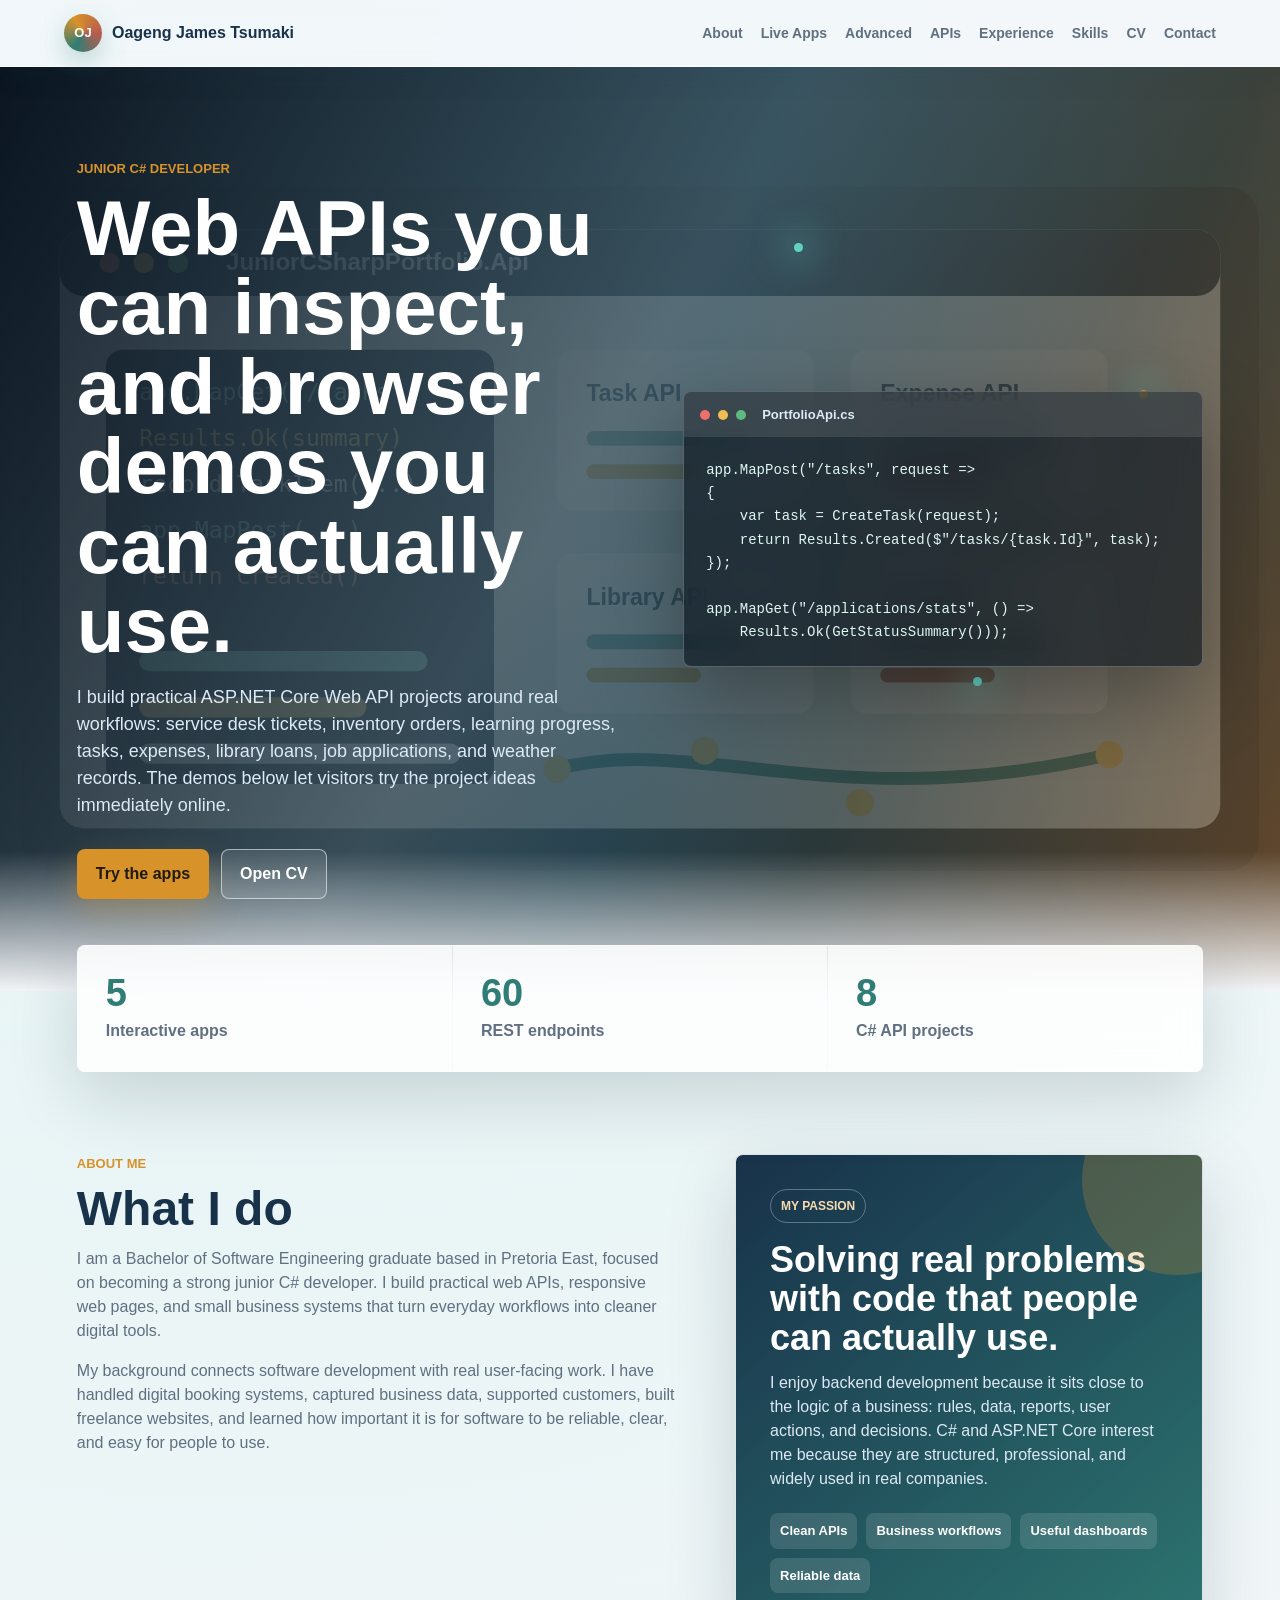
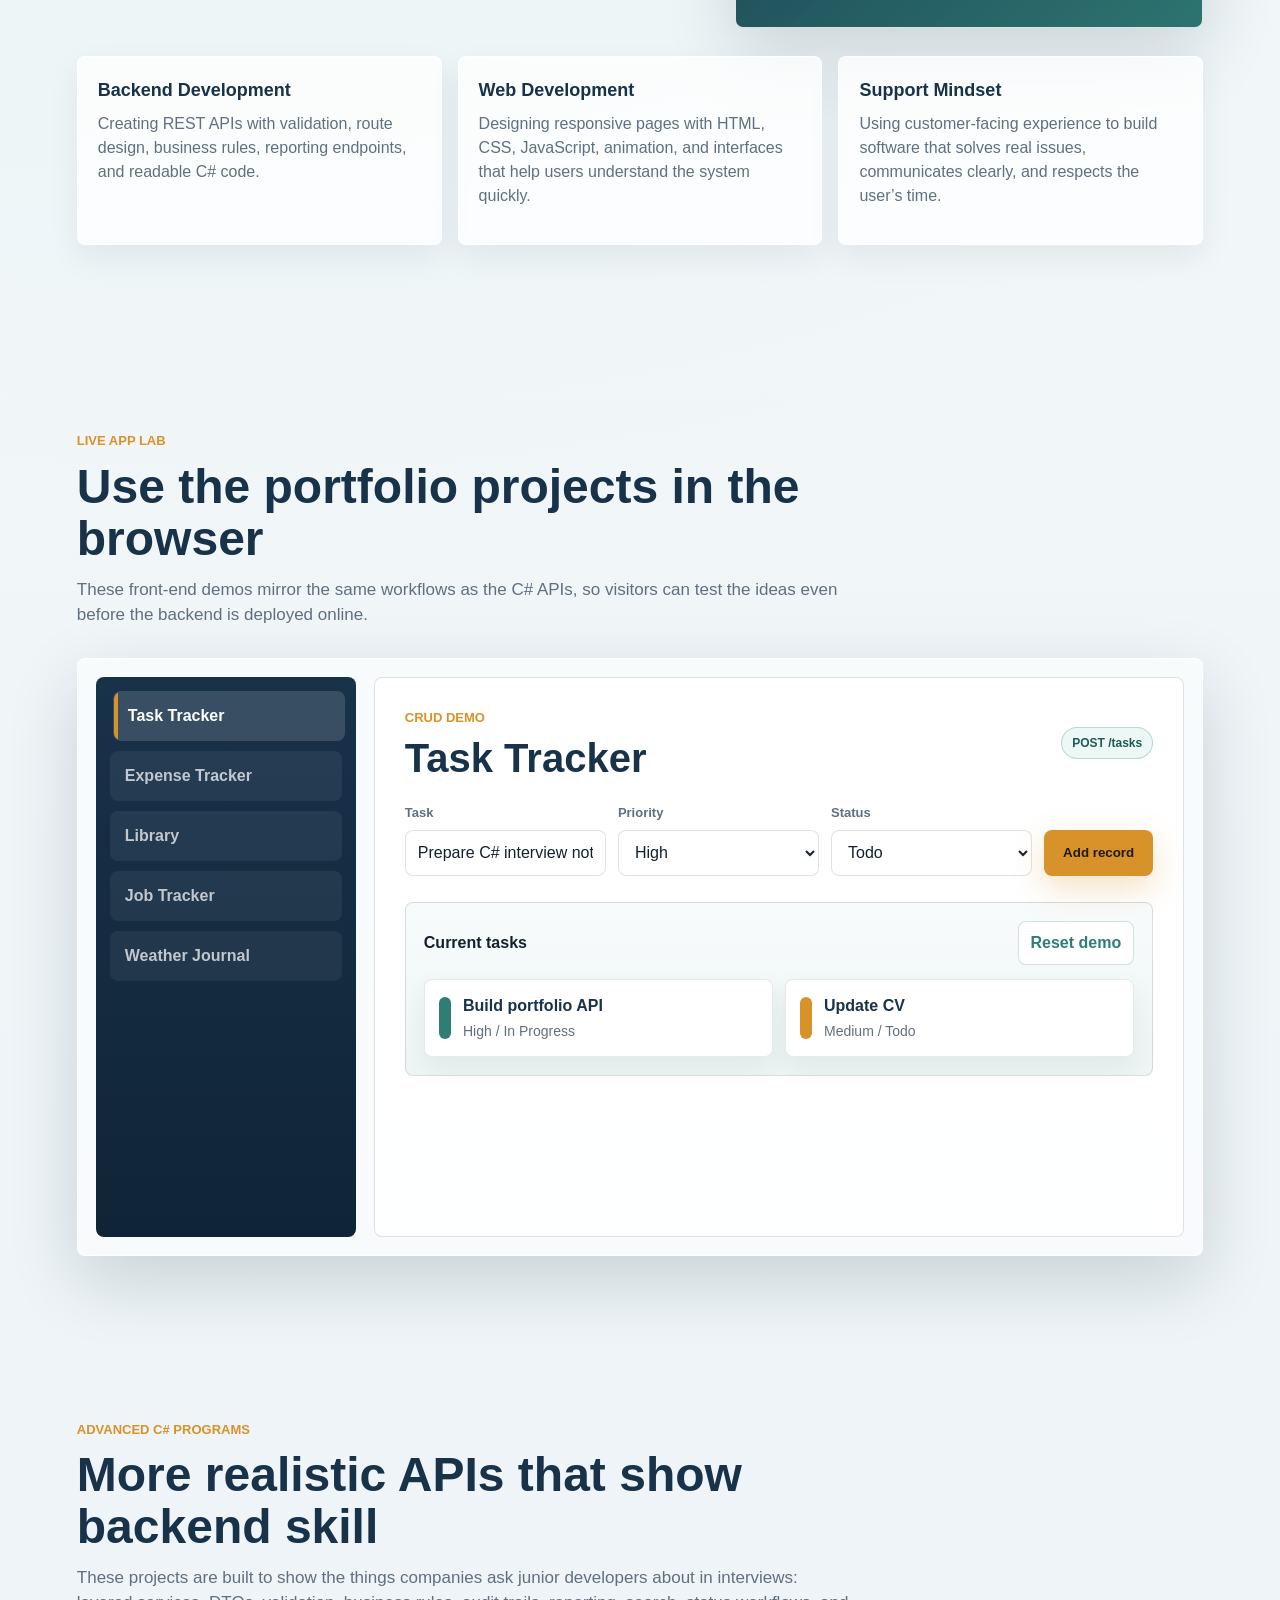
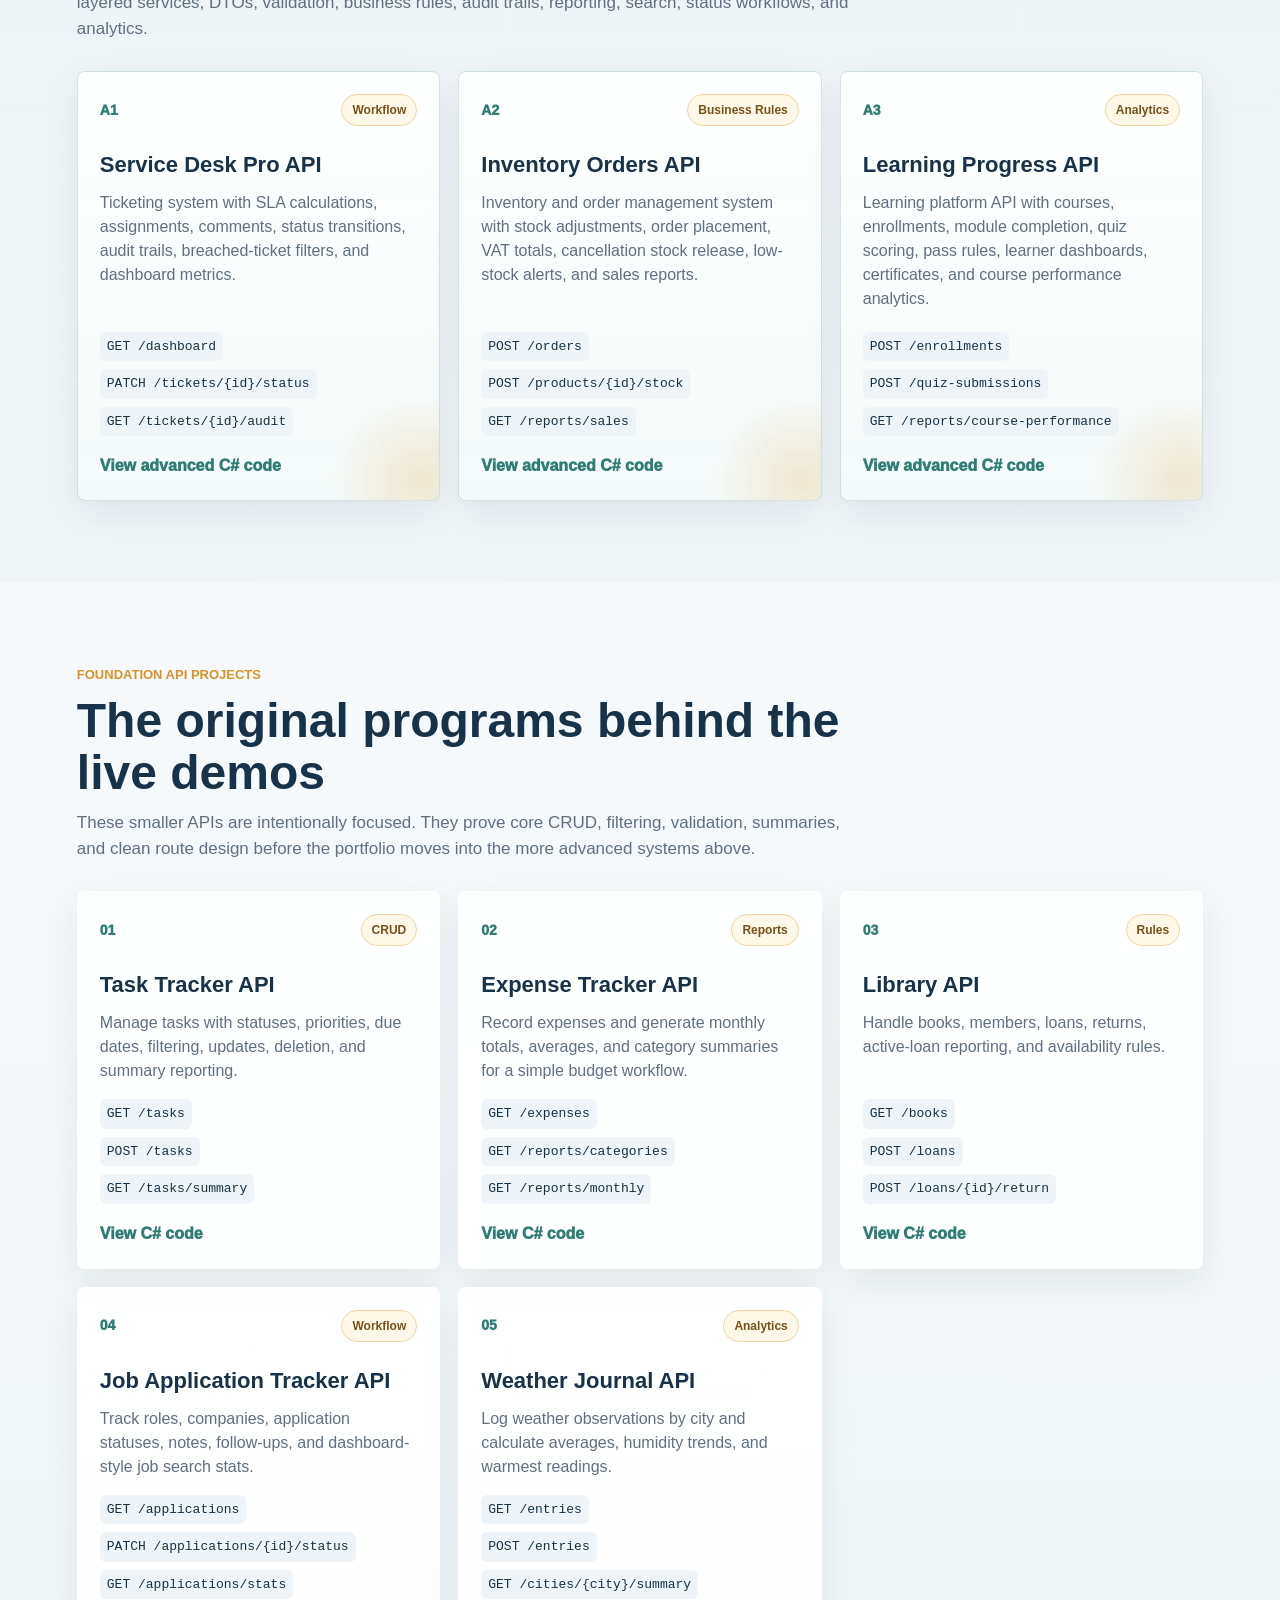
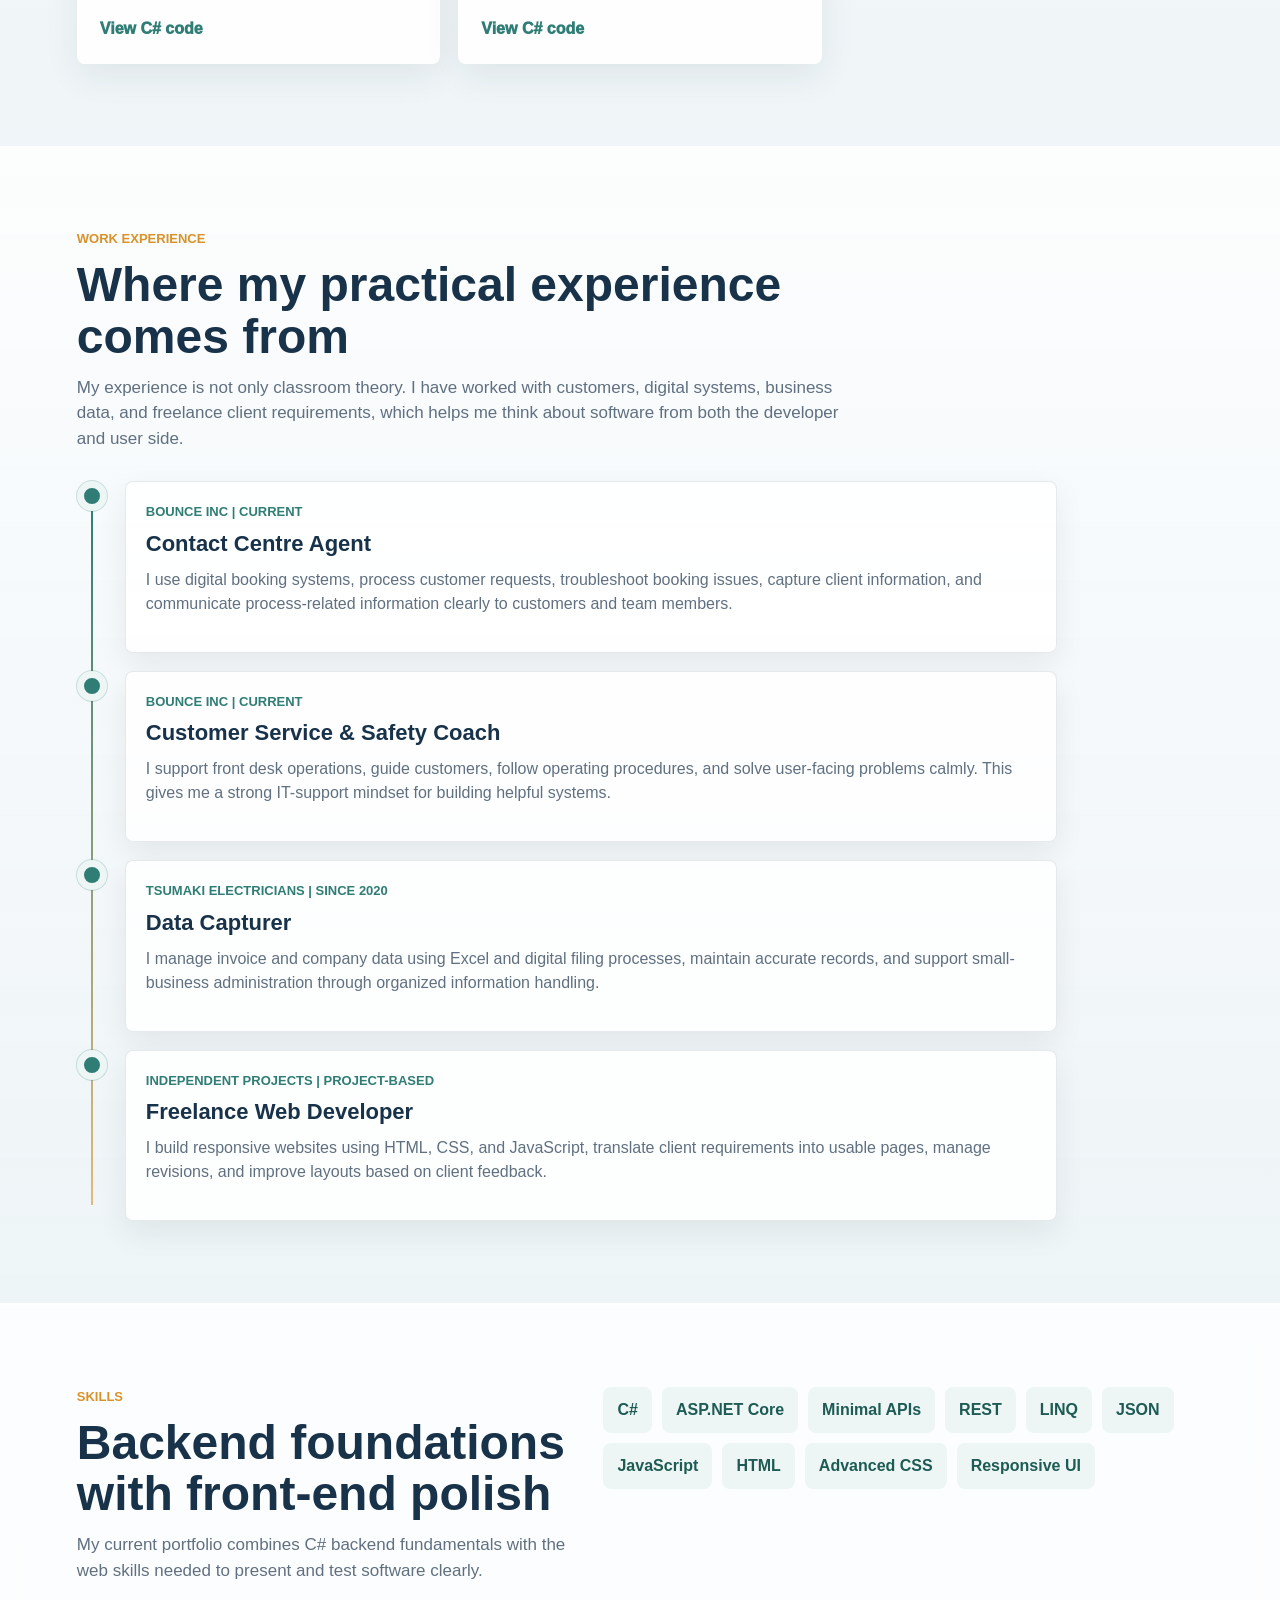
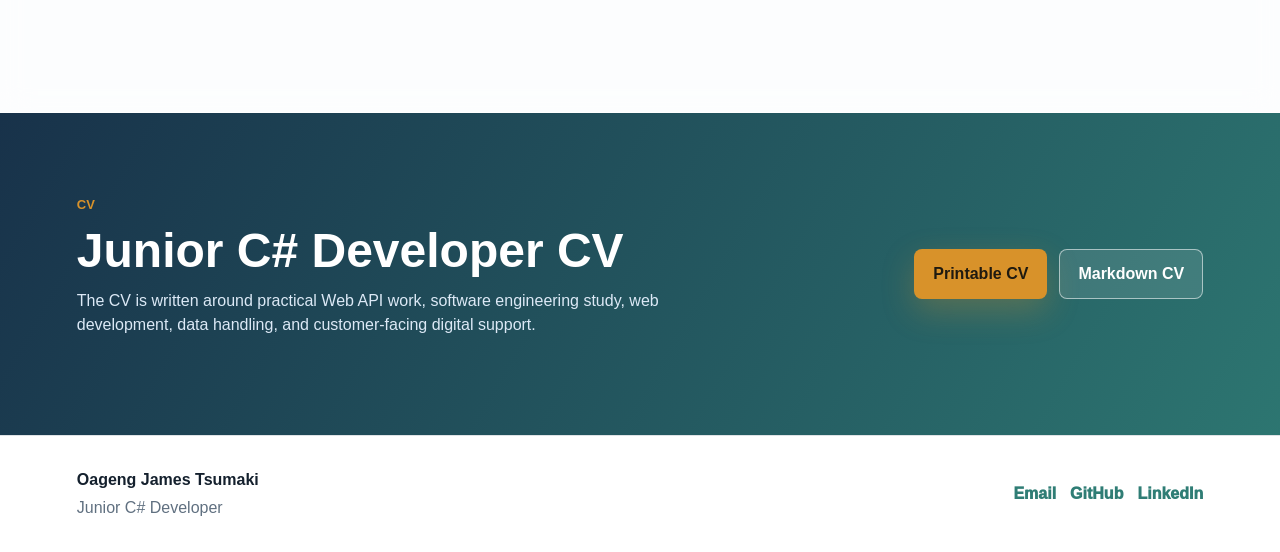
==== portfolio-site/index.html @ bdba0fab "Add junior C# developer portfolio" ====
<!doctype html>
<html lang="en">
<head>
  <meta charset="utf-8">
  <meta name="viewport" content="width=device-width, initial-scale=1">
  <meta name="description" content="Oageng James Tsumaki junior C# developer portfolio with live web demos and ASP.NET Core Web API projects.">
  <title>Oageng James Tsumaki | Junior C# Developer</title>
  <link rel="stylesheet" href="styles.css">
  <script src="app.js?v=2" defer></script>
</head>
<body>
  <header class="site-header">
    <a class="brand" href="#top" aria-label="Back to top">
      <span class="brand-mark">OJ</span>
      <span>Oageng James Tsumaki</span>
    </a>
    <nav aria-label="Main navigation">
      <a href="#about">About</a>
      <a href="#lab">Live Apps</a>
      <a href="#advanced">Advanced</a>
      <a href="#projects">APIs</a>
      <a href="#experience">Experience</a>
      <a href="#skills">Skills</a>
      <a href="#cv">CV</a>
      <a href="#contact">Contact</a>
    </nav>
  </header>

  <main id="top">
    <section class="hero" aria-label="Portfolio introduction">
      <div class="hero-orbit" aria-hidden="true">
        <span></span>
        <span></span>
        <span></span>
      </div>
      <div class="hero-content reveal">
        <p class="eyebrow">Junior C# Developer</p>
        <h1>Web APIs you can inspect, and browser demos you can actually use.</h1>
        <p class="intro">I build practical ASP.NET Core Web API projects around real workflows: service desk tickets, inventory orders, learning progress, tasks, expenses, library loans, job applications, and weather records. The demos below let visitors try the project ideas immediately online.</p>
        <div class="hero-actions">
          <a class="button primary magnetic" href="#lab">Try the apps</a>
          <a class="button secondary magnetic" href="../docs/Junior_CSharp_Developer_CV.html">Open CV</a>
        </div>
      </div>
      <div class="hero-console reveal" aria-label="API preview">
        <div class="console-top">
          <span></span>
          <span></span>
          <span></span>
          <strong>PortfolioApi.cs</strong>
        </div>
        <pre><code>app.MapPost("/tasks", request =&gt;
{
    var task = CreateTask(request);
    return Results.Created($"/tasks/{task.Id}", task);
});

app.MapGet("/applications/stats", () =&gt;
    Results.Ok(GetStatusSummary()));</code></pre>
      </div>
    </section>

    <section class="metrics" aria-label="Portfolio highlights">
      <article class="reveal">
        <strong data-count="5">0</strong>
        <span>Interactive apps</span>
      </article>
      <article class="reveal">
        <strong data-count="60">0</strong>
        <span>REST endpoints</span>
      </article>
      <article class="reveal">
        <strong data-count="8">0</strong>
        <span>C# API projects</span>
      </article>
    </section>

    <section id="about" class="section about-section">
      <div class="about-layout">
        <div class="about-copy reveal">
          <p class="eyebrow">About Me</p>
          <h2>What I do</h2>
          <p>I am a Bachelor of Software Engineering graduate based in Pretoria East, focused on becoming a strong junior C# developer. I build practical web APIs, responsive web pages, and small business systems that turn everyday workflows into cleaner digital tools.</p>
          <p>My background connects software development with real user-facing work. I have handled digital booking systems, captured business data, supported customers, built freelance websites, and learned how important it is for software to be reliable, clear, and easy for people to use.</p>
        </div>

        <div class="passion-card reveal">
          <span class="card-kicker">My passion</span>
          <h3>Solving real problems with code that people can actually use.</h3>
          <p>I enjoy backend development because it sits close to the logic of a business: rules, data, reports, user actions, and decisions. C# and ASP.NET Core interest me because they are structured, professional, and widely used in real companies.</p>
          <div class="passion-list">
            <span>Clean APIs</span>
            <span>Business workflows</span>
            <span>Useful dashboards</span>
            <span>Reliable data</span>
          </div>
        </div>
      </div>

      <div class="focus-grid reveal" aria-label="Developer focus areas">
        <article>
          <strong>Backend Development</strong>
          <p>Creating REST APIs with validation, route design, business rules, reporting endpoints, and readable C# code.</p>
        </article>
        <article>
          <strong>Web Development</strong>
          <p>Designing responsive pages with HTML, CSS, JavaScript, animation, and interfaces that help users understand the system quickly.</p>
        </article>
        <article>
          <strong>Support Mindset</strong>
          <p>Using customer-facing experience to build software that solves real issues, communicates clearly, and respects the user’s time.</p>
        </article>
      </div>
    </section>

    <section id="lab" class="section lab-section">
      <div class="section-heading reveal">
        <p class="eyebrow">Live App Lab</p>
        <h2>Use the portfolio projects in the browser</h2>
        <p>These front-end demos mirror the same workflows as the C# APIs, so visitors can test the ideas even before the backend is deployed online.</p>
      </div>

      <div class="app-shell reveal">
        <aside class="app-tabs" aria-label="Choose live demo">
          <button class="tab-button active" type="button" data-demo="tasks">Task Tracker</button>
          <button class="tab-button" type="button" data-demo="expenses">Expense Tracker</button>
          <button class="tab-button" type="button" data-demo="library">Library</button>
          <button class="tab-button" type="button" data-demo="jobs">Job Tracker</button>
          <button class="tab-button" type="button" data-demo="weather">Weather Journal</button>
        </aside>

        <section class="demo-panel" aria-live="polite">
          <div class="demo-heading">
            <div>
              <p class="eyebrow" id="demoEyebrow">CRUD Demo</p>
              <h3 id="demoTitle">Task Tracker</h3>
            </div>
            <span class="endpoint-pill" id="demoEndpoint">POST /tasks</span>
          </div>

          <form class="demo-form" id="demoForm"></form>

          <div class="demo-results">
            <div class="result-toolbar">
              <strong id="resultTitle">Current tasks</strong>
              <button class="ghost-button" type="button" id="resetDemo">Reset demo</button>
            </div>
            <div class="result-grid" id="demoResults"></div>
          </div>
        </section>
      </div>
    </section>

    <section id="advanced" class="section">
      <div class="section-heading reveal">
        <p class="eyebrow">Advanced C# Programs</p>
        <h2>More realistic APIs that show backend skill</h2>
        <p>These projects are built to show the things companies ask junior developers about in interviews: layered services, DTOs, validation, business rules, audit trails, reporting, search, status workflows, and analytics.</p>
      </div>

      <div class="project-grid advanced-grid">
        <article class="project-card feature-card reveal">
          <div class="project-top">
            <span class="project-number">A1</span>
            <span class="status">Workflow</span>
          </div>
          <h3>Service Desk Pro API</h3>
          <p>Ticketing system with SLA calculations, assignments, comments, status transitions, audit trails, breached-ticket filters, and dashboard metrics.</p>
          <ul>
            <li><code>GET /dashboard</code></li>
            <li><code>PATCH /tickets/{id}/status</code></li>
            <li><code>GET /tickets/{id}/audit</code></li>
          </ul>
          <a href="../src/ServiceDeskProApi/Program.cs">View advanced C# code</a>
        </article>

        <article class="project-card feature-card reveal">
          <div class="project-top">
            <span class="project-number">A2</span>
            <span class="status">Business Rules</span>
          </div>
          <h3>Inventory Orders API</h3>
          <p>Inventory and order management system with stock adjustments, order placement, VAT totals, cancellation stock release, low-stock alerts, and sales reports.</p>
          <ul>
            <li><code>POST /orders</code></li>
            <li><code>POST /products/{id}/stock</code></li>
            <li><code>GET /reports/sales</code></li>
          </ul>
          <a href="../src/InventoryOrdersApi/Program.cs">View advanced C# code</a>
        </article>

        <article class="project-card feature-card reveal">
          <div class="project-top">
            <span class="project-number">A3</span>
            <span class="status">Analytics</span>
          </div>
          <h3>Learning Progress API</h3>
          <p>Learning platform API with courses, enrollments, module completion, quiz scoring, pass rules, learner dashboards, certificates, and course performance analytics.</p>
          <ul>
            <li><code>POST /enrollments</code></li>
            <li><code>POST /quiz-submissions</code></li>
            <li><code>GET /reports/course-performance</code></li>
          </ul>
          <a href="../src/LearningProgressApi/Program.cs">View advanced C# code</a>
        </article>
      </div>
    </section>

    <section id="projects" class="section foundation-section">
      <div class="section-heading reveal">
        <p class="eyebrow">Foundation API Projects</p>
        <h2>The original programs behind the live demos</h2>
        <p>These smaller APIs are intentionally focused. They prove core CRUD, filtering, validation, summaries, and clean route design before the portfolio moves into the more advanced systems above.</p>
      </div>

      <div class="project-grid">
        <article class="project-card reveal">
          <div class="project-top">
            <span class="project-number">01</span>
            <span class="status">CRUD</span>
          </div>
          <h3>Task Tracker API</h3>
          <p>Manage tasks with statuses, priorities, due dates, filtering, updates, deletion, and summary reporting.</p>
          <ul>
            <li><code>GET /tasks</code></li>
            <li><code>POST /tasks</code></li>
            <li><code>GET /tasks/summary</code></li>
          </ul>
          <a href="../src/TaskTrackerApi/Program.cs">View C# code</a>
        </article>

        <article class="project-card reveal">
          <div class="project-top">
            <span class="project-number">02</span>
            <span class="status">Reports</span>
          </div>
          <h3>Expense Tracker API</h3>
          <p>Record expenses and generate monthly totals, averages, and category summaries for a simple budget workflow.</p>
          <ul>
            <li><code>GET /expenses</code></li>
            <li><code>GET /reports/categories</code></li>
            <li><code>GET /reports/monthly</code></li>
          </ul>
          <a href="../src/ExpenseTrackerApi/Program.cs">View C# code</a>
        </article>

        <article class="project-card reveal">
          <div class="project-top">
            <span class="project-number">03</span>
            <span class="status">Rules</span>
          </div>
          <h3>Library API</h3>
          <p>Handle books, members, loans, returns, active-loan reporting, and availability rules.</p>
          <ul>
            <li><code>GET /books</code></li>
            <li><code>POST /loans</code></li>
            <li><code>POST /loans/{id}/return</code></li>
          </ul>
          <a href="../src/LibraryApi/Program.cs">View C# code</a>
        </article>

        <article class="project-card reveal">
          <div class="project-top">
            <span class="project-number">04</span>
            <span class="status">Workflow</span>
          </div>
          <h3>Job Application Tracker API</h3>
          <p>Track roles, companies, application statuses, notes, follow-ups, and dashboard-style job search stats.</p>
          <ul>
            <li><code>GET /applications</code></li>
            <li><code>PATCH /applications/{id}/status</code></li>
            <li><code>GET /applications/stats</code></li>
          </ul>
          <a href="../src/JobApplicationTrackerApi/Program.cs">View C# code</a>
        </article>

        <article class="project-card reveal">
          <div class="project-top">
            <span class="project-number">05</span>
            <span class="status">Analytics</span>
          </div>
          <h3>Weather Journal API</h3>
          <p>Log weather observations by city and calculate averages, humidity trends, and warmest readings.</p>
          <ul>
            <li><code>GET /entries</code></li>
            <li><code>POST /entries</code></li>
            <li><code>GET /cities/{city}/summary</code></li>
          </ul>
          <a href="../src/WeatherJournalApi/Program.cs">View C# code</a>
        </article>
      </div>
    </section>

    <section id="experience" class="section experience-section">
      <div class="section-heading reveal">
        <p class="eyebrow">Work Experience</p>
        <h2>Where my practical experience comes from</h2>
        <p>My experience is not only classroom theory. I have worked with customers, digital systems, business data, and freelance client requirements, which helps me think about software from both the developer and user side.</p>
      </div>

      <div class="timeline">
        <article class="timeline-item reveal">
          <span class="timeline-dot"></span>
          <div>
            <p class="timeline-meta">Bounce Inc | Current</p>
            <h3>Contact Centre Agent</h3>
            <p>I use digital booking systems, process customer requests, troubleshoot booking issues, capture client information, and communicate process-related information clearly to customers and team members.</p>
          </div>
        </article>

        <article class="timeline-item reveal">
          <span class="timeline-dot"></span>
          <div>
            <p class="timeline-meta">Bounce Inc | Current</p>
            <h3>Customer Service & Safety Coach</h3>
            <p>I support front desk operations, guide customers, follow operating procedures, and solve user-facing problems calmly. This gives me a strong IT-support mindset for building helpful systems.</p>
          </div>
        </article>

        <article class="timeline-item reveal">
          <span class="timeline-dot"></span>
          <div>
            <p class="timeline-meta">Tsumaki Electricians | Since 2020</p>
            <h3>Data Capturer</h3>
            <p>I manage invoice and company data using Excel and digital filing processes, maintain accurate records, and support small-business administration through organized information handling.</p>
          </div>
        </article>

        <article class="timeline-item reveal">
          <span class="timeline-dot"></span>
          <div>
            <p class="timeline-meta">Independent Projects | Project-Based</p>
            <h3>Freelance Web Developer</h3>
            <p>I build responsive websites using HTML, CSS, and JavaScript, translate client requirements into usable pages, manage revisions, and improve layouts based on client feedback.</p>
          </div>
        </article>
      </div>
    </section>

    <section id="skills" class="section split">
      <div class="section-heading reveal">
        <p class="eyebrow">Skills</p>
        <h2>Backend foundations with front-end polish</h2>
        <p>My current portfolio combines C# backend fundamentals with the web skills needed to present and test software clearly.</p>
      </div>
      <div class="skill-list reveal" aria-label="Technical skills">
        <span>C#</span>
        <span>ASP.NET Core</span>
        <span>Minimal APIs</span>
        <span>REST</span>
        <span>LINQ</span>
        <span>JSON</span>
        <span>JavaScript</span>
        <span>HTML</span>
        <span>Advanced CSS</span>
        <span>Responsive UI</span>
      </div>
    </section>

    <section id="cv" class="section cv-panel reveal">
      <div>
        <p class="eyebrow">CV</p>
        <h2>Junior C# Developer CV</h2>
        <p>The CV is written around practical Web API work, software engineering study, web development, data handling, and customer-facing digital support.</p>
      </div>
      <div class="cv-actions">
        <a class="button primary magnetic" href="../docs/Junior_CSharp_Developer_CV.html">Printable CV</a>
        <a class="button secondary magnetic" href="../docs/Junior_CSharp_Developer_CV.md">Markdown CV</a>
      </div>
    </section>
  </main>

  <footer id="contact">
    <div>
      <strong>Oageng James Tsumaki</strong>
      <p>Junior C# Developer</p>
    </div>
    <div class="footer-links">
      <a href="mailto:oagengtsumakijr@gmail.com">Email</a>
      <a href="https://github.com/your-username">GitHub</a>
      <a href="https://linkedin.com/in/your-profile">LinkedIn</a>
    </div>
  </footer>
</body>
</html>
---- portfolio-site/styles.css ----
:root {
  --ink: #14202d;
  --muted: #607080;
  --paper: #f6f8fb;
  --panel: rgba(255, 255, 255, 0.90);
  --line: rgba(24, 50, 74, 0.14);
  --navy: #18324a;
  --navy-2: #0e1d2d;
  --teal: #2f7d75;
  --teal-bright: #61d2c2;
  --amber: #d8922a;
  --rose: #b85c4f;
  --white: #ffffff;
  --shadow: 0 24px 70px rgba(15, 30, 45, 0.16);
  --radius: 8px;
}

* {
  box-sizing: border-box;
}

html {
  scroll-behavior: smooth;
}

body {
  margin: 0;
  color: var(--ink);
  background:
    radial-gradient(circle at 20% 0%, rgba(97, 210, 194, 0.16), transparent 30%),
    linear-gradient(180deg, #f8fafc 0%, #eef4f7 42%, #f6f8fb 100%);
  font-family: "Segoe UI", Arial, sans-serif;
  line-height: 1.5;
}

a {
  color: inherit;
}

.site-header {
  position: sticky;
  top: 0;
  z-index: 20;
  display: flex;
  align-items: center;
  justify-content: space-between;
  gap: 24px;
  padding: 14px clamp(18px, 5vw, 72px);
  background: rgba(246, 248, 251, 0.76);
  border-bottom: 1px solid rgba(255, 255, 255, 0.74);
  box-shadow: 0 8px 30px rgba(24, 50, 74, 0.07);
  backdrop-filter: blur(18px);
}

.brand {
  display: inline-flex;
  align-items: center;
  gap: 10px;
  color: var(--navy);
  font-weight: 900;
  text-decoration: none;
}

.brand-mark {
  display: inline-grid;
  width: 38px;
  height: 38px;
  place-items: center;
  border-radius: 50%;
  background: conic-gradient(from 210deg, var(--teal), var(--amber), var(--rose), var(--teal));
  color: #fff;
  font-size: 13px;
  letter-spacing: 0;
  box-shadow: 0 10px 26px rgba(47, 125, 117, 0.28);
}

nav {
  display: flex;
  flex-wrap: wrap;
  gap: 8px 18px;
  justify-content: flex-end;
}

nav a {
  position: relative;
  color: var(--muted);
  font-size: 14px;
  font-weight: 800;
  text-decoration: none;
}

nav a::after {
  position: absolute;
  right: 0;
  bottom: -6px;
  left: 0;
  height: 2px;
  background: var(--teal);
  content: "";
  transform: scaleX(0);
  transform-origin: right;
  transition: transform 180ms ease;
}

nav a:hover {
  color: var(--navy);
}

nav a:hover::after {
  transform: scaleX(1);
  transform-origin: left;
}

.hero {
  position: relative;
  min-height: 84vh;
  display: grid;
  grid-template-columns: minmax(0, 1fr) minmax(320px, 520px);
  gap: clamp(28px, 5vw, 64px);
  align-items: center;
  overflow: hidden;
  padding: 92px clamp(22px, 6vw, 84px);
  color: #ffffff;
  background:
    linear-gradient(105deg, rgba(10, 20, 31, 0.94), rgba(18, 50, 64, 0.82) 52%, rgba(106, 72, 38, 0.70)),
    url("assets/api-dashboard.svg") center / cover no-repeat;
}

.hero::before {
  position: absolute;
  inset: 0;
  pointer-events: none;
  background:
    linear-gradient(120deg, transparent 0%, rgba(255, 255, 255, 0.16) 45%, transparent 70%);
  content: "";
  animation: sheen 9s ease-in-out infinite;
}

.hero::after {
  position: absolute;
  inset: auto 0 0;
  height: 140px;
  background: linear-gradient(180deg, transparent, rgba(246, 248, 251, 0.98));
  content: "";
}

.hero-content,
.hero-console {
  position: relative;
  z-index: 2;
}

.hero-content {
  max-width: 820px;
}

.hero-orbit {
  position: absolute;
  inset: 0;
  z-index: 1;
  pointer-events: none;
}

.hero-orbit span {
  position: absolute;
  display: block;
  width: 9px;
  height: 9px;
  border-radius: 50%;
  background: var(--teal-bright);
  box-shadow: 0 0 34px 10px rgba(97, 210, 194, 0.34);
  animation: floatParticle 8s ease-in-out infinite;
}

.hero-orbit span:nth-child(1) {
  top: 19%;
  left: 62%;
}

.hero-orbit span:nth-child(2) {
  top: 66%;
  left: 76%;
  animation-delay: -2.5s;
}

.hero-orbit span:nth-child(3) {
  top: 35%;
  left: 89%;
  background: var(--amber);
  animation-delay: -5s;
}

.hero-console {
  border: 1px solid rgba(255, 255, 255, 0.25);
  border-radius: var(--radius);
  overflow: hidden;
  background: rgba(6, 15, 25, 0.62);
  box-shadow: 0 28px 80px rgba(0, 0, 0, 0.32);
  backdrop-filter: blur(16px);
  transform: perspective(1000px) rotateY(-5deg) rotateX(3deg);
  animation: consoleDrift 6s ease-in-out infinite;
}

.console-top {
  display: flex;
  align-items: center;
  gap: 8px;
  padding: 13px 16px;
  background: rgba(255, 255, 255, 0.10);
}

.console-top span {
  width: 10px;
  height: 10px;
  border-radius: 50%;
}

.console-top span:nth-child(1) {
  background: #ef6f6c;
}

.console-top span:nth-child(2) {
  background: #f0bd51;
}

.console-top span:nth-child(3) {
  background: #5dbb82;
}

.console-top strong {
  margin-left: 8px;
  color: #dce9f6;
  font-size: 13px;
}

.hero-console pre {
  margin: 0;
  padding: 22px;
  overflow-x: auto;
}

.hero-console code {
  padding: 0;
  background: transparent;
  color: #dff7f3;
  font-size: 14px;
  line-height: 1.65;
}

.eyebrow {
  margin: 0 0 10px;
  color: var(--amber);
  font-size: 13px;
  font-weight: 900;
  letter-spacing: 0;
  text-transform: uppercase;
}

h1,
h2,
h3,
p {
  margin-top: 0;
}

h1 {
  margin-bottom: 18px;
  max-width: 940px;
  font-size: clamp(40px, 7vw, 78px);
  line-height: 1.02;
  letter-spacing: 0;
}

.intro {
  max-width: 690px;
  margin-bottom: 30px;
  color: #dce9f6;
  font-size: 18px;
}

.hero-actions,
.cv-actions {
  display: flex;
  flex-wrap: wrap;
  gap: 12px;
}

.button {
  position: relative;
  display: inline-flex;
  align-items: center;
  justify-content: center;
  min-height: 46px;
  padding: 12px 18px;
  overflow: hidden;
  border-radius: var(--radius);
  border: 1px solid transparent;
  font-weight: 900;
  text-decoration: none;
  transition: transform 180ms ease, box-shadow 180ms ease, border-color 180ms ease;
}

.button::before {
  position: absolute;
  inset: 0;
  background: linear-gradient(120deg, transparent, rgba(255, 255, 255, 0.34), transparent);
  content: "";
  transform: translateX(-110%);
  transition: transform 420ms ease;
}

.button:hover::before {
  transform: translateX(110%);
}

.button.primary {
  background: var(--amber);
  color: #1f1a10;
  box-shadow: 0 12px 32px rgba(216, 146, 42, 0.28);
}

.button.secondary {
  background: rgba(255, 255, 255, 0.11);
  border-color: rgba(255, 255, 255, 0.55);
  color: #ffffff;
}

.button:hover {
  box-shadow: 0 18px 42px rgba(15, 30, 45, 0.20);
}

.metrics {
  position: relative;
  z-index: 4;
  display: grid;
  grid-template-columns: repeat(3, minmax(0, 1fr));
  gap: 1px;
  margin: -46px clamp(22px, 6vw, 84px) 0;
  overflow: hidden;
  border: 1px solid rgba(255, 255, 255, 0.82);
  border-radius: var(--radius);
  background: rgba(255, 255, 255, 0.50);
  box-shadow: var(--shadow);
  backdrop-filter: blur(16px);
}

.metrics article {
  padding: 28px;
  background: rgba(255, 255, 255, 0.70);
}

.metrics strong {
  display: block;
  color: var(--teal);
  font-size: 38px;
  line-height: 1;
}

.metrics span {
  display: block;
  margin-top: 7px;
  color: var(--muted);
  font-weight: 800;
}

.section {
  padding: 82px clamp(22px, 6vw, 84px);
}

.section-heading {
  max-width: 780px;
  margin-bottom: 30px;
}

.section-heading p:not(.eyebrow) {
  color: var(--muted);
  font-size: 17px;
}

h2 {
  margin-bottom: 12px;
  color: var(--navy);
  font-size: clamp(30px, 4vw, 48px);
  line-height: 1.08;
  letter-spacing: 0;
}

.about-section {
  position: relative;
  overflow: hidden;
}

.about-section::before {
  position: absolute;
  top: 12%;
  right: clamp(18px, 8vw, 120px);
  width: 220px;
  height: 220px;
  border: 1px solid rgba(47, 125, 117, 0.18);
  border-radius: 50%;
  content: "";
  animation: consoleDrift 9s ease-in-out infinite;
}

.about-layout {
  position: relative;
  display: grid;
  grid-template-columns: minmax(0, 1fr) minmax(320px, 0.78fr);
  gap: clamp(24px, 5vw, 58px);
  align-items: stretch;
}

.about-copy {
  max-width: 820px;
}

.about-copy p:not(.eyebrow),
.passion-card p,
.focus-grid p,
.timeline-item p {
  color: var(--muted);
  font-size: 16px;
}

.passion-card {
  position: relative;
  overflow: hidden;
  padding: clamp(22px, 4vw, 34px);
  border: 1px solid rgba(255, 255, 255, 0.84);
  border-radius: var(--radius);
  background:
    linear-gradient(140deg, rgba(24, 50, 74, 0.96), rgba(47, 125, 117, 0.88)),
    var(--navy);
  color: #ffffff;
  box-shadow: var(--shadow);
}

.passion-card::after {
  position: absolute;
  top: -70px;
  right: -70px;
  width: 190px;
  height: 190px;
  border-radius: 50%;
  background: rgba(216, 146, 42, 0.24);
  content: "";
}

.card-kicker {
  display: inline-flex;
  margin-bottom: 18px;
  padding: 7px 10px;
  border: 1px solid rgba(255, 255, 255, 0.30);
  border-radius: 999px;
  color: #f7dcae;
  font-size: 12px;
  font-weight: 900;
  text-transform: uppercase;
}

.passion-card h3 {
  position: relative;
  max-width: 560px;
  margin-bottom: 14px;
  font-size: clamp(25px, 3vw, 36px);
  line-height: 1.08;
}

.passion-card p {
  position: relative;
  color: #dce9f6;
}

.passion-list {
  position: relative;
  display: flex;
  flex-wrap: wrap;
  gap: 9px;
  margin-top: 22px;
}

.passion-list span {
  padding: 8px 10px;
  border-radius: var(--radius);
  background: rgba(255, 255, 255, 0.12);
  color: #ffffff;
  font-size: 13px;
  font-weight: 900;
}

.focus-grid {
  display: grid;
  grid-template-columns: repeat(3, minmax(0, 1fr));
  gap: 16px;
  margin-top: 28px;
}

.focus-grid article {
  padding: 20px;
  border: 1px solid rgba(255, 255, 255, 0.82);
  border-radius: var(--radius);
  background: rgba(255, 255, 255, 0.78);
  box-shadow: 0 12px 32px rgba(23, 33, 47, 0.07);
  transition: transform 180ms ease, box-shadow 180ms ease;
}

.focus-grid article:hover {
  box-shadow: 0 18px 42px rgba(23, 33, 47, 0.12);
  transform: translateY(-5px);
}

.focus-grid strong {
  display: block;
  margin-bottom: 8px;
  color: var(--navy);
  font-size: 18px;
}

.experience-section {
  background:
    linear-gradient(180deg, rgba(255, 255, 255, 0.74), rgba(236, 244, 246, 0.82));
  border-top: 1px solid rgba(255, 255, 255, 0.90);
  border-bottom: 1px solid rgba(255, 255, 255, 0.90);
}

.timeline {
  position: relative;
  display: grid;
  gap: 18px;
  max-width: 980px;
}

.timeline::before {
  position: absolute;
  top: 16px;
  bottom: 16px;
  left: 14px;
  width: 2px;
  background: linear-gradient(180deg, var(--teal), rgba(216, 146, 42, 0.60));
  content: "";
}

.timeline-item {
  position: relative;
  display: grid;
  grid-template-columns: 30px minmax(0, 1fr);
  gap: 18px;
}

.timeline-dot {
  position: relative;
  z-index: 1;
  width: 30px;
  height: 30px;
  border: 7px solid #edf6f4;
  border-radius: 50%;
  background: var(--teal);
  box-shadow: 0 0 0 1px rgba(47, 125, 117, 0.22);
}

.timeline-item > div {
  padding: 20px;
  border: 1px solid rgba(24, 50, 74, 0.10);
  border-radius: var(--radius);
  background: rgba(255, 255, 255, 0.84);
  box-shadow: 0 12px 30px rgba(23, 33, 47, 0.07);
}

.timeline-meta {
  margin-bottom: 5px;
  color: var(--teal) !important;
  font-size: 13px !important;
  font-weight: 900;
  text-transform: uppercase;
}

.timeline-item h3 {
  margin-bottom: 8px;
  color: var(--navy);
  font-size: 22px;
}

.lab-section {
  padding-top: 104px;
}

.foundation-section {
  background:
    linear-gradient(180deg, rgba(255, 255, 255, 0.48), rgba(238, 245, 247, 0.70));
}

.app-shell {
  display: grid;
  grid-template-columns: 260px minmax(0, 1fr);
  gap: 18px;
  align-items: stretch;
  padding: 18px;
  border: 1px solid rgba(255, 255, 255, 0.80);
  border-radius: var(--radius);
  background: rgba(255, 255, 255, 0.56);
  box-shadow: var(--shadow);
  backdrop-filter: blur(18px);
}

.app-tabs {
  display: grid;
  gap: 10px;
  align-content: start;
  padding: 14px;
  border-radius: var(--radius);
  background: linear-gradient(180deg, var(--navy), #102437);
}

.tab-button,
.ghost-button {
  min-height: 42px;
  border: 1px solid transparent;
  border-radius: var(--radius);
  cursor: pointer;
  font: inherit;
  font-weight: 900;
}

.tab-button {
  position: relative;
  overflow: hidden;
  padding: 12px 14px;
  color: rgba(255, 255, 255, 0.72);
  background: rgba(255, 255, 255, 0.06);
  text-align: left;
  transition: color 180ms ease, background 180ms ease, transform 180ms ease;
}

.tab-button::before {
  position: absolute;
  inset: 0 auto 0 0;
  width: 4px;
  background: var(--amber);
  content: "";
  transform: scaleY(0);
  transition: transform 180ms ease;
}

.tab-button:hover,
.tab-button.active {
  color: #ffffff;
  background: rgba(255, 255, 255, 0.14);
  transform: translateX(3px);
}

.tab-button.active::before {
  transform: scaleY(1);
}

.demo-panel {
  min-height: 560px;
  padding: clamp(18px, 3vw, 30px);
  border: 1px solid var(--line);
  border-radius: var(--radius);
  background: rgba(255, 255, 255, 0.88);
}

.demo-heading,
.result-toolbar,
.project-top {
  display: flex;
  align-items: center;
  justify-content: space-between;
  gap: 16px;
}

.demo-heading {
  margin-bottom: 24px;
}

.demo-heading h3 {
  margin-bottom: 0;
  color: var(--navy);
  font-size: clamp(26px, 4vw, 40px);
  line-height: 1.05;
}

.endpoint-pill,
.status {
  display: inline-flex;
  align-items: center;
  justify-content: center;
  min-height: 30px;
  padding: 6px 10px;
  border-radius: 999px;
  font-size: 12px;
  font-weight: 900;
  white-space: nowrap;
}

.endpoint-pill {
  border: 1px solid rgba(47, 125, 117, 0.28);
  background: #edf8f6;
  color: #1d5b54;
}

.demo-form {
  display: grid;
  grid-template-columns: repeat(3, minmax(0, 1fr)) auto;
  gap: 12px;
  align-items: end;
  margin-bottom: 26px;
}

.demo-form label {
  display: grid;
  gap: 7px;
}

.demo-form span {
  color: var(--muted);
  font-size: 13px;
  font-weight: 900;
}

.demo-form input,
.demo-form select {
  width: 100%;
  min-height: 46px;
  border: 1px solid var(--line);
  border-radius: var(--radius);
  padding: 10px 12px;
  background: #ffffff;
  color: var(--ink);
  font: inherit;
  transition: border-color 180ms ease, box-shadow 180ms ease, transform 180ms ease;
}

.demo-form input:focus,
.demo-form select:focus {
  outline: 0;
  border-color: rgba(47, 125, 117, 0.76);
  box-shadow: 0 0 0 4px rgba(47, 125, 117, 0.12);
  transform: translateY(-1px);
}

.demo-results {
  padding: 18px;
  border: 1px solid var(--line);
  border-radius: var(--radius);
  background: linear-gradient(180deg, #f8fbfc, #eef5f4);
}

.result-toolbar {
  margin-bottom: 14px;
}

.ghost-button {
  padding: 9px 12px;
  background: #ffffff;
  color: var(--teal);
  border-color: rgba(47, 125, 117, 0.22);
}

.result-grid {
  display: grid;
  grid-template-columns: repeat(2, minmax(0, 1fr));
  gap: 12px;
}

.result-card {
  display: flex;
  align-items: center;
  gap: 12px;
  padding: 14px;
  border: 1px solid rgba(24, 50, 74, 0.10);
  border-radius: var(--radius);
  background: #ffffff;
  box-shadow: 0 10px 26px rgba(24, 50, 74, 0.07);
  animation: resultIn 300ms ease both;
  animation-delay: var(--delay);
}

.result-card > span {
  flex: 0 0 auto;
  width: 12px;
  height: 42px;
  border-radius: 999px;
  background: var(--teal);
}

.result-card.amber > span {
  background: var(--amber);
}

.result-card.rose > span {
  background: var(--rose);
}

.result-card strong {
  display: block;
  color: var(--navy);
}

.result-card p {
  margin: 3px 0 0;
  color: var(--muted);
  font-size: 14px;
}

.project-grid {
  display: grid;
  grid-template-columns: repeat(3, minmax(0, 1fr));
  gap: 18px;
}

.advanced-grid {
  align-items: stretch;
}

.project-card {
  position: relative;
  display: flex;
  min-height: 370px;
  flex-direction: column;
  padding: 22px;
  overflow: hidden;
  background: var(--panel);
  border: 1px solid rgba(255, 255, 255, 0.80);
  border-radius: var(--radius);
  box-shadow: 0 12px 34px rgba(23, 33, 47, 0.08);
  transition: transform 220ms ease, box-shadow 220ms ease, border-color 220ms ease;
}

.feature-card {
  min-height: 430px;
  background:
    linear-gradient(180deg, rgba(255, 255, 255, 0.94), rgba(244, 250, 249, 0.92));
  border-color: rgba(47, 125, 117, 0.20);
}

.feature-card::after {
  position: absolute;
  right: -70px;
  bottom: -70px;
  width: 180px;
  height: 180px;
  border-radius: 50%;
  background: radial-gradient(circle, rgba(216, 146, 42, 0.20), transparent 68%);
  content: "";
  transition: transform 260ms ease;
}

.feature-card:hover::after {
  transform: scale(1.25);
}

.project-card::before {
  position: absolute;
  inset: 0;
  background: linear-gradient(135deg, rgba(97, 210, 194, 0.18), transparent 38%);
  content: "";
  opacity: 0;
  transition: opacity 220ms ease;
}

.project-card:hover {
  border-color: rgba(47, 125, 117, 0.26);
  box-shadow: 0 26px 60px rgba(23, 33, 47, 0.15);
  transform: translateY(-8px);
}

.project-card:hover::before {
  opacity: 1;
}

.project-card > * {
  position: relative;
}

.project-top {
  margin-bottom: 22px;
}

.project-number {
  color: var(--teal);
  font-size: 14px;
  font-weight: 950;
}

.status {
  border: 1px solid #f0d5a5;
  color: #785216;
  background: #fff7e7;
}

.project-card h3 {
  margin-bottom: 10px;
  color: var(--navy);
  font-size: 22px;
}

.project-card p {
  color: var(--muted);
}

.project-card ul {
  display: grid;
  gap: 8px;
  margin: auto 0 18px;
  padding: 0;
  list-style: none;
}

code {
  display: inline-block;
  max-width: 100%;
  padding: 5px 7px;
  overflow-wrap: anywhere;
  border-radius: 6px;
  background: #eef4f7;
  color: #153249;
  font-family: Consolas, "Courier New", monospace;
  font-size: 13px;
}

.project-card a,
.footer-links a {
  color: var(--teal);
  font-weight: 950;
  text-decoration: none;
}

.project-card a:hover,
.footer-links a:hover {
  color: var(--teal);
  text-decoration: underline;
  text-decoration-thickness: 2px;
}

.split {
  display: grid;
  grid-template-columns: minmax(0, 0.9fr) minmax(280px, 1.1fr);
  gap: 36px;
  align-items: start;
  background: rgba(255, 255, 255, 0.72);
  border-top: 1px solid rgba(255, 255, 255, 0.90);
  border-bottom: 1px solid rgba(255, 255, 255, 0.90);
  backdrop-filter: blur(14px);
}

.skill-list {
  display: flex;
  flex-wrap: wrap;
  gap: 10px;
}

.skill-list span {
  position: relative;
  padding: 11px 14px;
  overflow: hidden;
  border-radius: var(--radius);
  background: #edf6f4;
  color: #1d5b54;
  font-weight: 900;
  transition: transform 180ms ease, background 180ms ease;
}

.skill-list span:hover {
  background: #dff3ef;
  transform: translateY(-4px) rotate(-1deg);
}

.cv-panel {
  display: flex;
  align-items: center;
  justify-content: space-between;
  gap: 24px;
  background:
    linear-gradient(120deg, rgba(24, 50, 74, 0.96), rgba(47, 125, 117, 0.90)),
    var(--navy);
  color: #ffffff;
}

.cv-panel h2 {
  color: #ffffff;
}

.cv-panel p:not(.eyebrow) {
  max-width: 670px;
  color: #dce9f6;
}

footer {
  display: flex;
  align-items: center;
  justify-content: space-between;
  gap: 24px;
  padding: 32px clamp(22px, 6vw, 84px);
  background: #ffffff;
  border-top: 1px solid var(--line);
}

footer p {
  margin: 4px 0 0;
  color: var(--muted);
}

.footer-links {
  display: flex;
  flex-wrap: wrap;
  gap: 14px;
}

.reveal {
  opacity: 0;
  transform: translateY(22px);
  transition: opacity 620ms ease, transform 620ms cubic-bezier(0.2, 0.8, 0.2, 1);
}

.reveal.is-visible {
  opacity: 1;
  transform: translateY(0);
}

@keyframes sheen {
  0%,
  38% {
    transform: translateX(-80%);
  }
  70%,
  100% {
    transform: translateX(85%);
  }
}

@keyframes floatParticle {
  0%,
  100% {
    transform: translate3d(0, 0, 0) scale(1);
  }
  50% {
    transform: translate3d(18px, -24px, 0) scale(1.5);
  }
}

@keyframes consoleDrift {
  0%,
  100% {
    transform: perspective(1000px) rotateY(-5deg) rotateX(3deg) translateY(0);
  }
  50% {
    transform: perspective(1000px) rotateY(-2deg) rotateX(4deg) translateY(-10px);
  }
}

@keyframes resultIn {
  from {
    opacity: 0;
    transform: translateY(10px) scale(0.98);
  }
  to {
    opacity: 1;
    transform: translateY(0) scale(1);
  }
}

@media (max-width: 1080px) {
  .hero {
    grid-template-columns: 1fr;
  }

  .hero-console {
    max-width: 680px;
    transform: none;
  }

  .app-shell {
    grid-template-columns: 1fr;
  }

  .about-layout,
  .focus-grid {
    grid-template-columns: 1fr;
  }

  .app-tabs {
    grid-template-columns: repeat(5, minmax(120px, 1fr));
    overflow-x: auto;
  }

  .project-grid {
    grid-template-columns: repeat(2, minmax(0, 1fr));
  }

  .demo-form {
    grid-template-columns: repeat(2, minmax(0, 1fr));
  }
}

@media (max-width: 760px) {
  .site-header,
  footer,
  .cv-panel {
    align-items: flex-start;
    flex-direction: column;
  }

  nav {
    justify-content: flex-start;
  }

  .hero {
    min-height: auto;
    padding-top: 70px;
  }

  h1 {
    font-size: 42px;
  }

  .metrics,
  .project-grid,
  .result-grid,
  .demo-form {
    grid-template-columns: 1fr;
  }

  .metrics {
    margin-top: -24px;
  }

  .section {
    padding-top: 58px;
    padding-bottom: 58px;
  }

  .about-section::before {
    display: none;
  }

  .demo-heading,
  .result-toolbar {
    align-items: flex-start;
    flex-direction: column;
  }

  .app-tabs {
    grid-template-columns: 1fr;
  }
}

@media (prefers-reduced-motion: reduce) {
  *,
  *::before,
  *::after {
    scroll-behavior: auto !important;
    animation-duration: 0.01ms !important;
    animation-iteration-count: 1 !important;
    transition-duration: 0.01ms !important;
  }

  .reveal {
    opacity: 1;
    transform: none;
  }
}
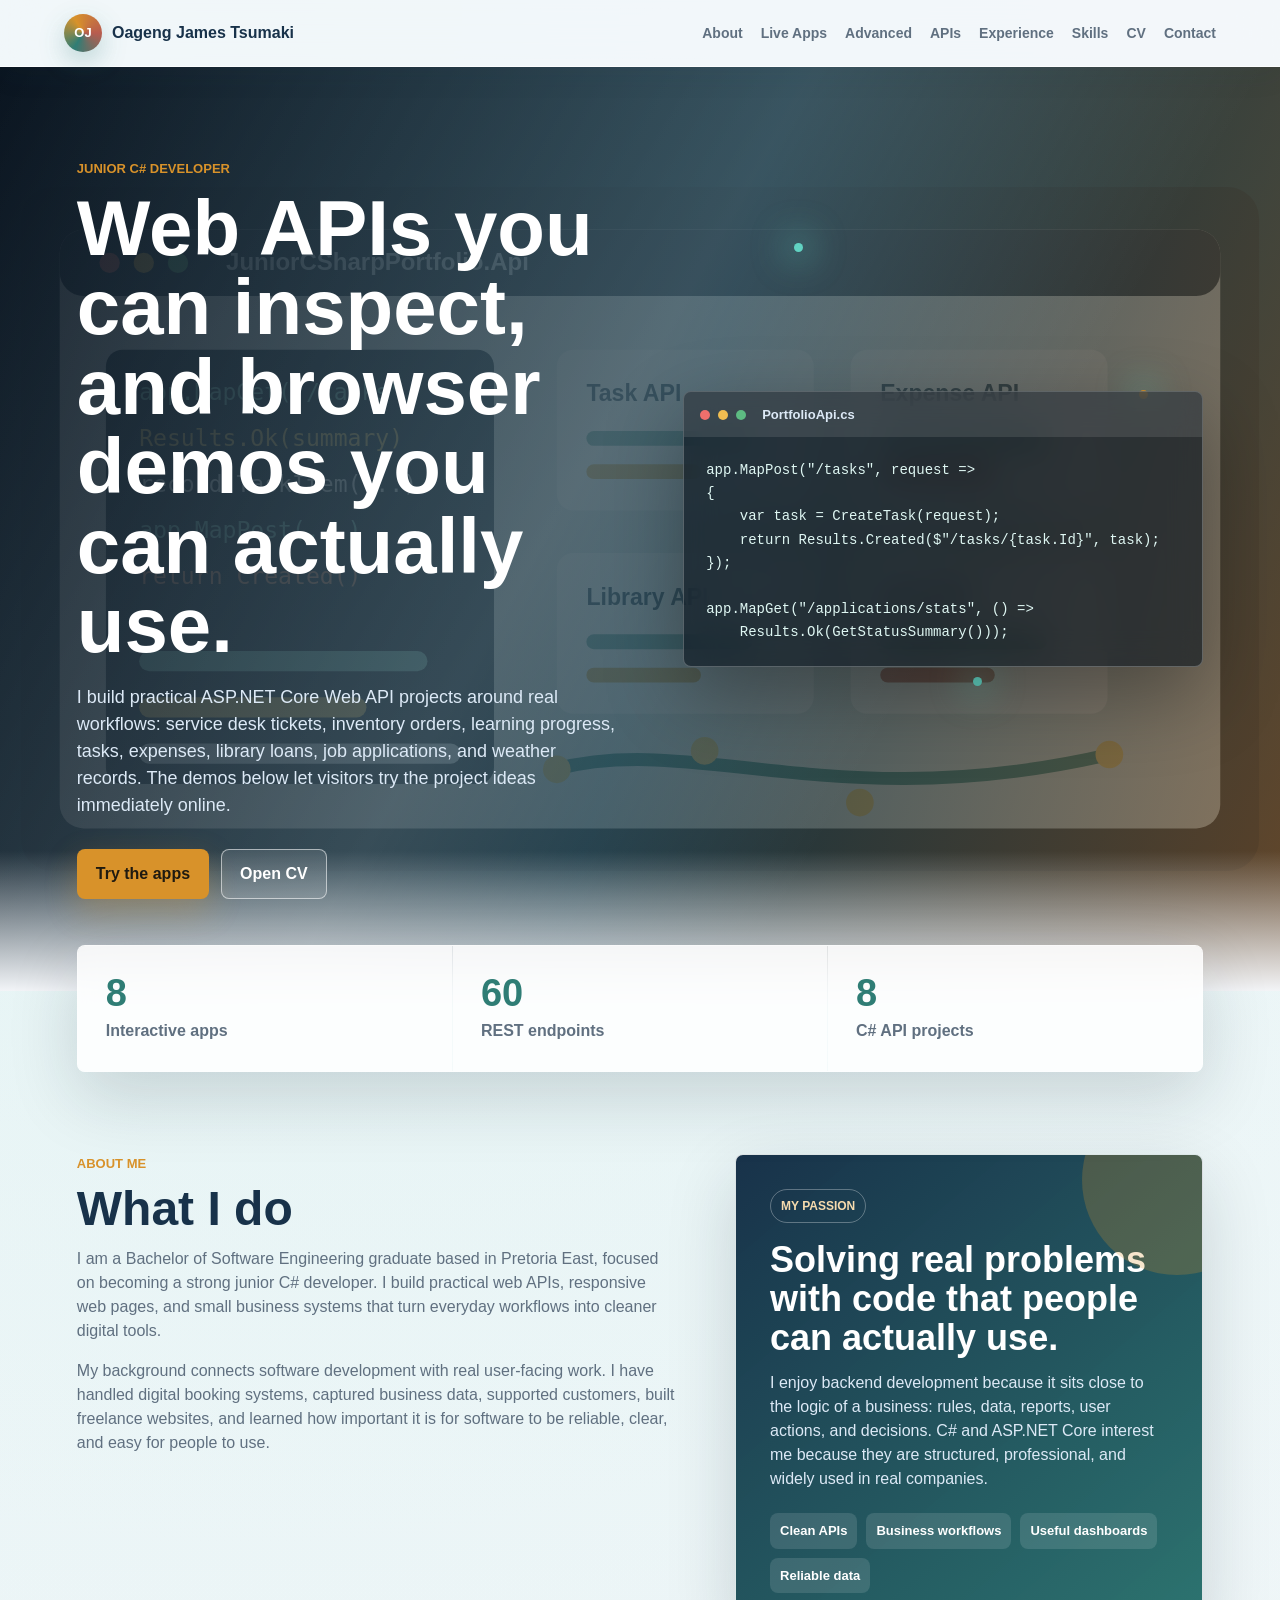
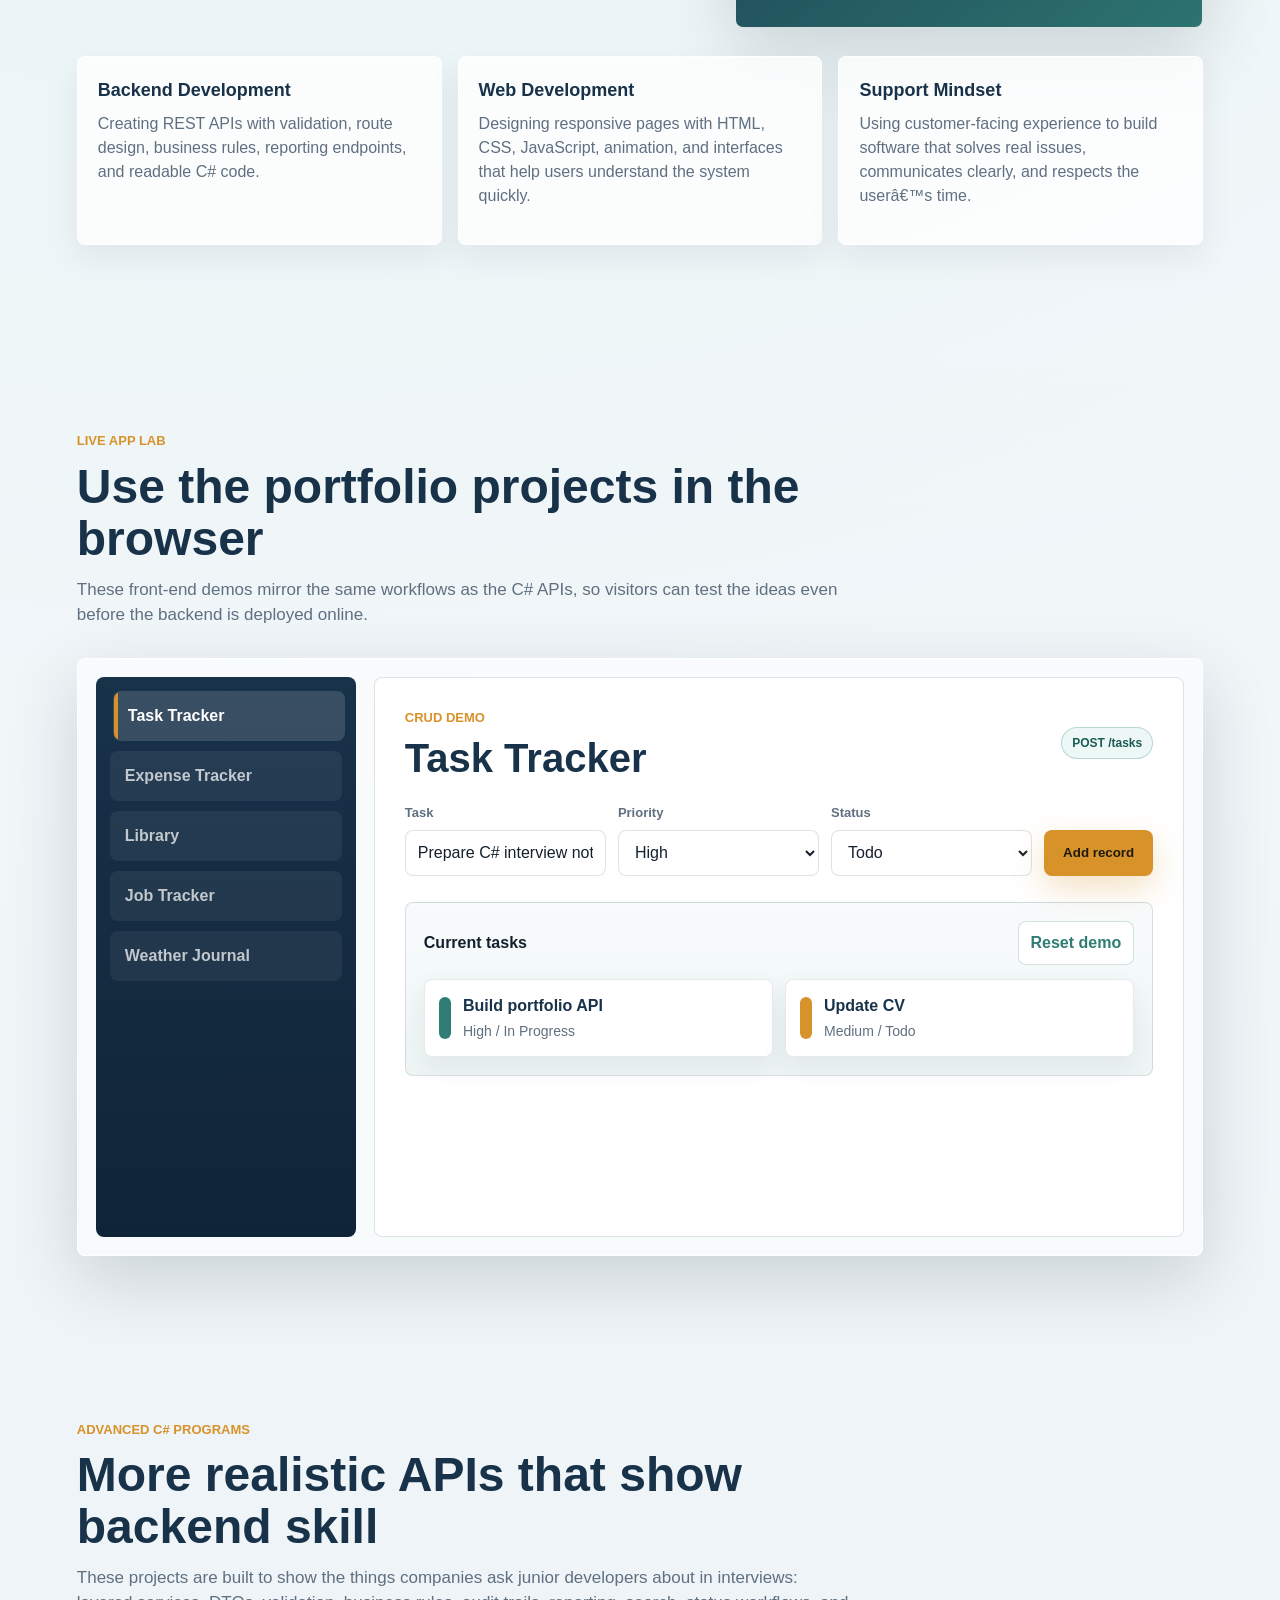
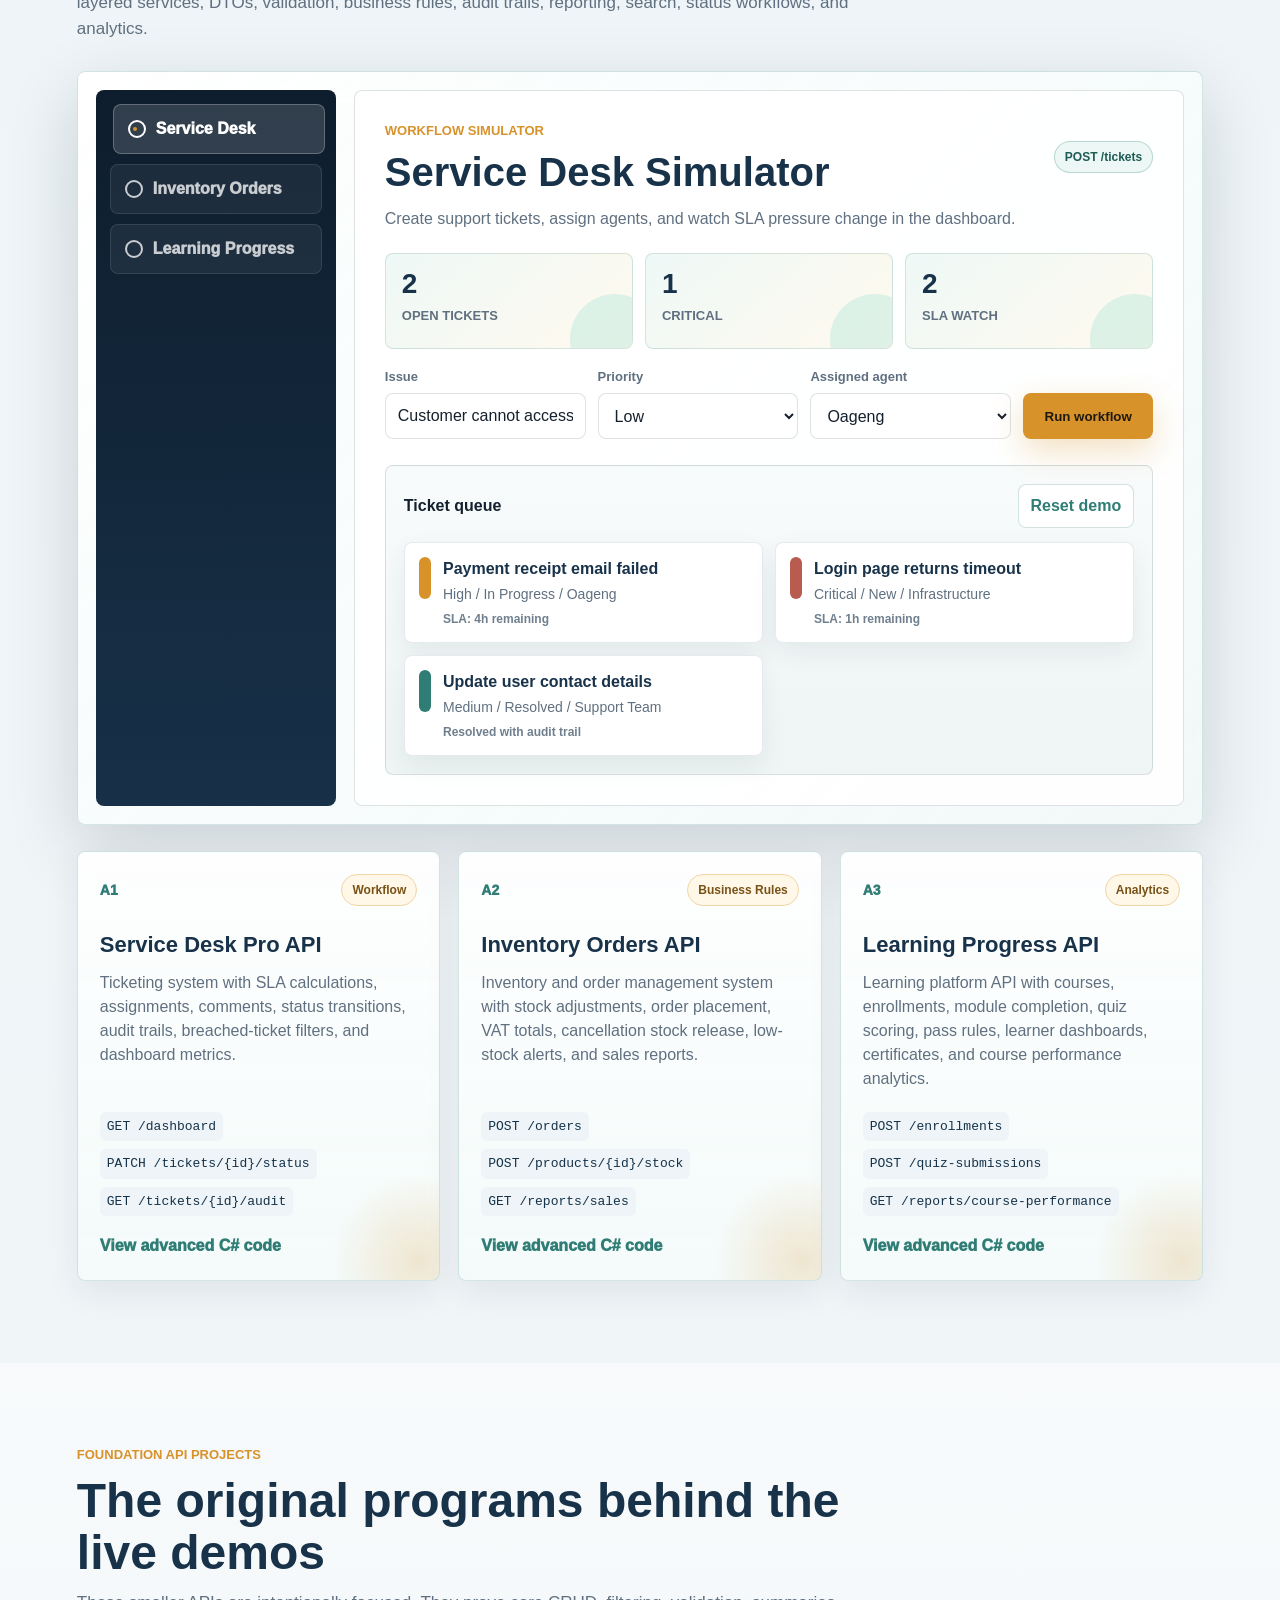
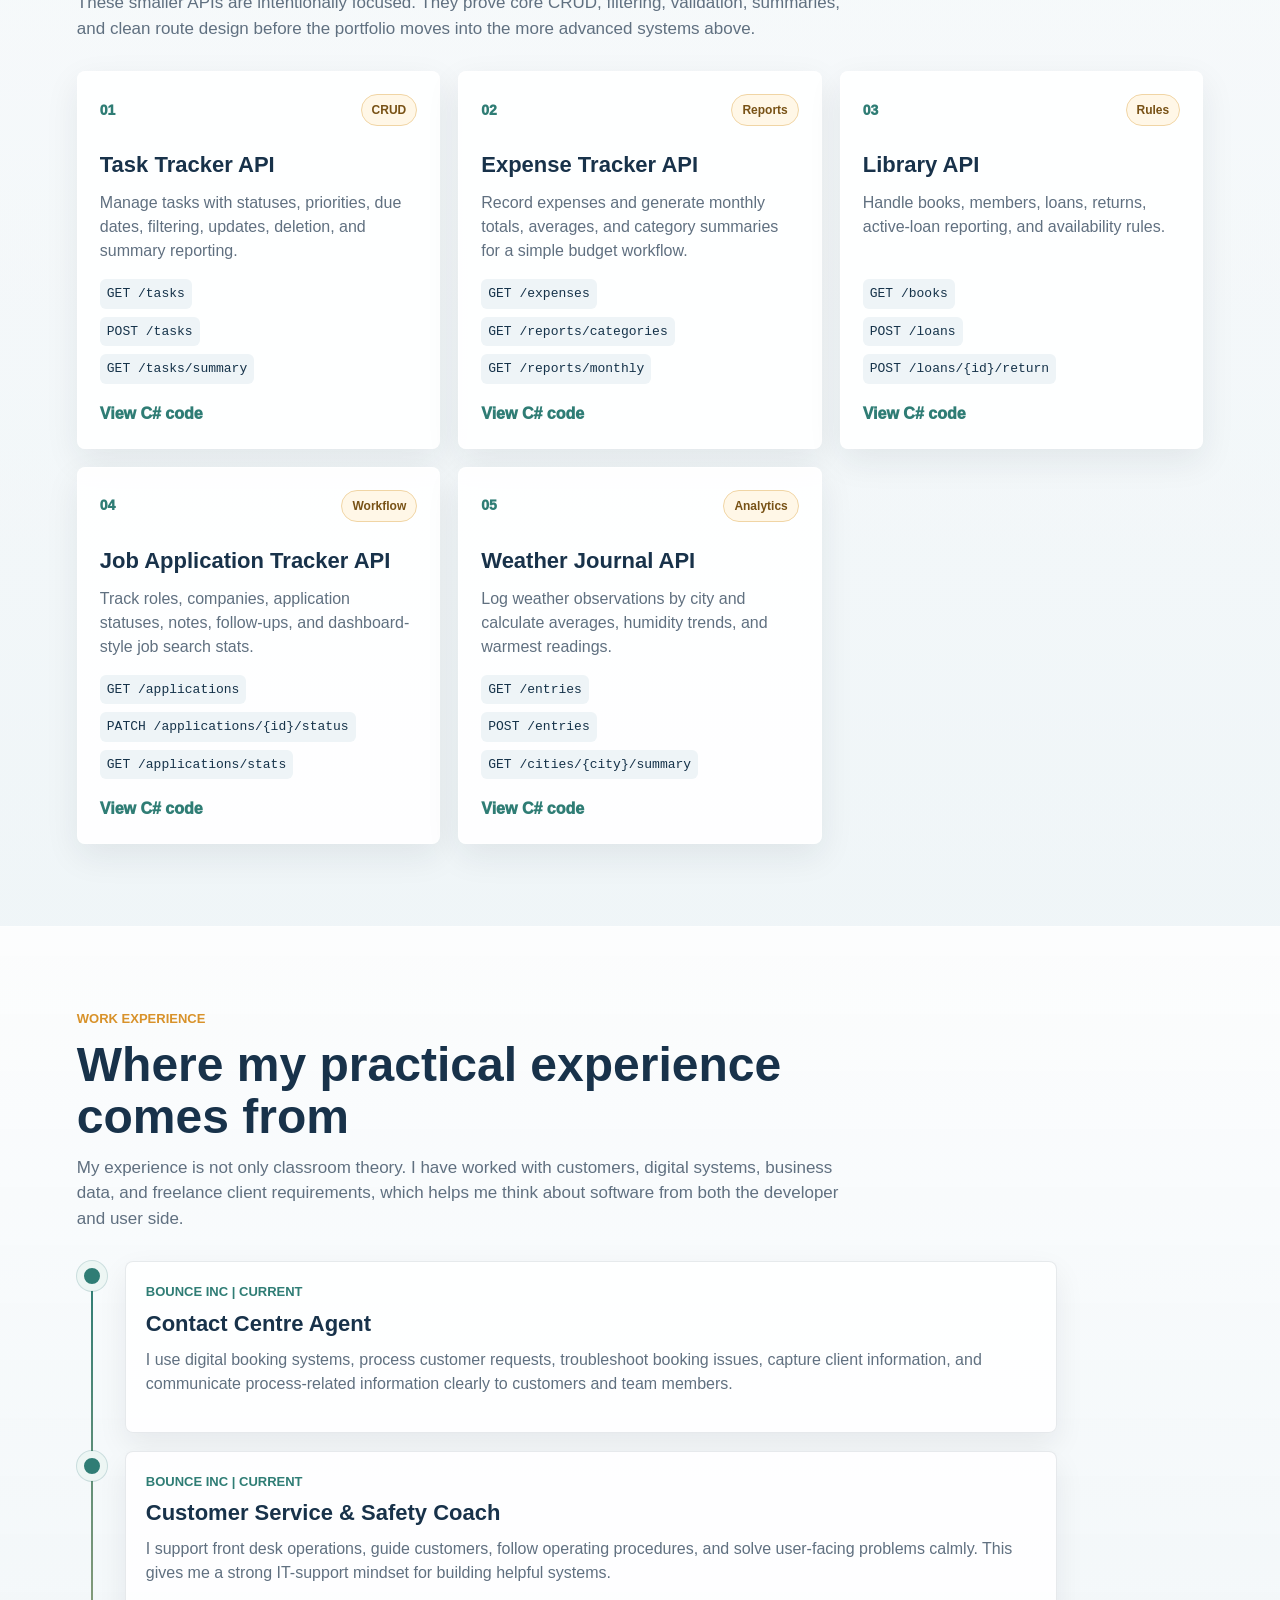
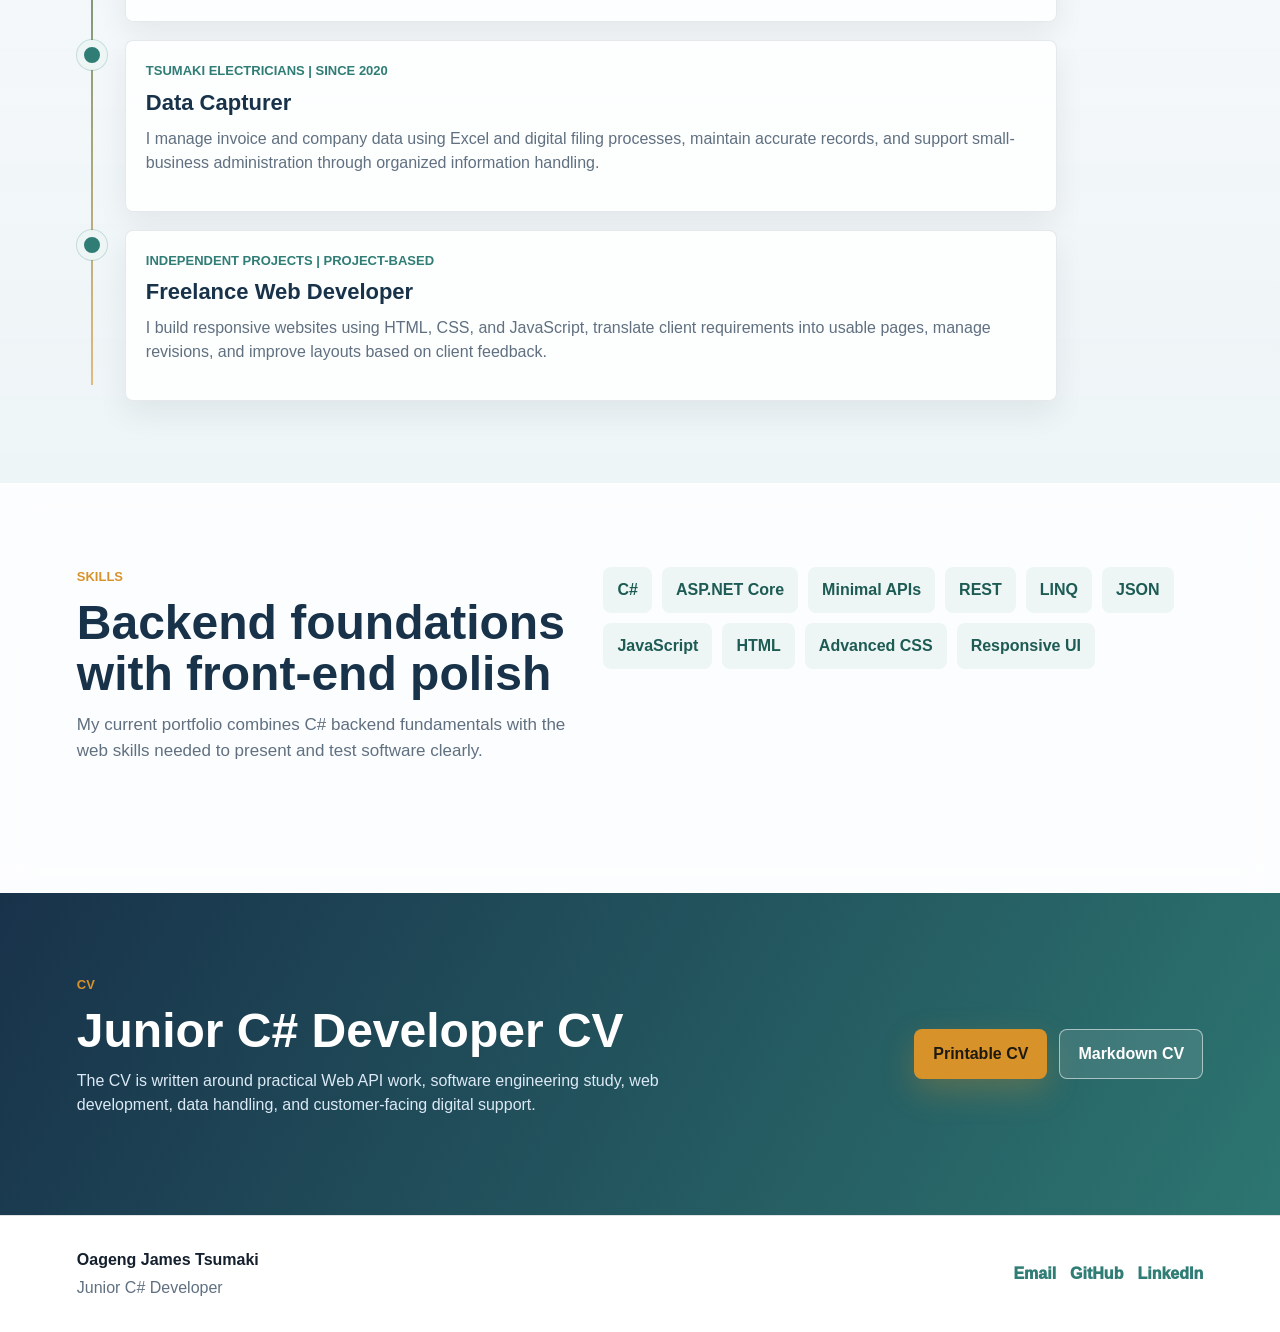
==== commit f4c081c0: "Add advanced browser demos" ====
--- a/portfolio-site/index.html
+++ b/portfolio-site/index.html
@@ -1,4 +1,4 @@
-<!doctype html>
+﻿<!doctype html>
 <html lang="en">
 <head>
   <meta charset="utf-8">
@@ -6,7 +6,7 @@
   <meta name="description" content="Oageng James Tsumaki junior C# developer portfolio with live web demos and ASP.NET Core Web API projects.">
   <title>Oageng James Tsumaki | Junior C# Developer</title>
   <link rel="stylesheet" href="styles.css">
-  <script src="app.js?v=2" defer></script>
+  <script src="app.js?v=3" defer></script>
 </head>
 <body>
   <header class="site-header">
@@ -62,7 +62,7 @@
 
     <section class="metrics" aria-label="Portfolio highlights">
       <article class="reveal">
-        <strong data-count="5">0</strong>
+        <strong data-count="8">0</strong>
         <span>Interactive apps</span>
       </article>
       <article class="reveal">
@@ -108,7 +108,7 @@
         </article>
         <article>
           <strong>Support Mindset</strong>
-          <p>Using customer-facing experience to build software that solves real issues, communicates clearly, and respects the user’s time.</p>
+          <p>Using customer-facing experience to build software that solves real issues, communicates clearly, and respects the userâ€™s time.</p>
         </article>
       </div>
     </section>
@@ -156,6 +156,38 @@
         <p class="eyebrow">Advanced C# Programs</p>
         <h2>More realistic APIs that show backend skill</h2>
         <p>These projects are built to show the things companies ask junior developers about in interviews: layered services, DTOs, validation, business rules, audit trails, reporting, search, status workflows, and analytics.</p>
+      </div>
+
+      <div class="advanced-lab reveal">
+        <aside class="advanced-tabs" aria-label="Choose advanced live demo">
+          <button class="advanced-tab active" type="button" data-advanced-demo="service">Service Desk</button>
+          <button class="advanced-tab" type="button" data-advanced-demo="inventory">Inventory Orders</button>
+          <button class="advanced-tab" type="button" data-advanced-demo="learning">Learning Progress</button>
+        </aside>
+
+        <section class="advanced-panel" aria-live="polite">
+          <div class="demo-heading">
+            <div>
+              <p class="eyebrow" id="advancedEyebrow">Workflow Simulator</p>
+              <h3 id="advancedTitle">Service Desk Simulator</h3>
+            </div>
+            <span class="endpoint-pill" id="advancedEndpoint">POST /tickets</span>
+          </div>
+
+          <p class="advanced-summary" id="advancedSummary">Create support tickets, assign agents, and watch SLA pressure change in the dashboard.</p>
+
+          <div class="advanced-metrics" id="advancedMetrics"></div>
+
+          <form class="demo-form advanced-form" id="advancedForm"></form>
+
+          <div class="demo-results advanced-results-wrap">
+            <div class="result-toolbar">
+              <strong id="advancedResultTitle">Ticket queue</strong>
+              <button class="ghost-button" type="button" id="resetAdvancedDemo">Reset demo</button>
+            </div>
+            <div class="advanced-results" id="advancedResults"></div>
+          </div>
+        </section>
       </div>
 
       <div class="project-grid advanced-grid">
@@ -383,3 +415,5 @@
   </footer>
 </body>
 </html>
+
+
--- a/portfolio-site/styles.css
+++ b/portfolio-site/styles.css
@@ -803,6 +803,179 @@
   font-size: 14px;
 }
 
+.result-card small {
+  display: block;
+  margin-top: 5px;
+  color: #6f7f8d;
+  font-size: 12px;
+  font-weight: 800;
+}
+
+.advanced-lab {
+  display: grid;
+  grid-template-columns: 240px minmax(0, 1fr);
+  gap: 18px;
+  align-items: stretch;
+  margin-bottom: 26px;
+  padding: 18px;
+  border: 1px solid rgba(47, 125, 117, 0.20);
+  border-radius: var(--radius);
+  background:
+    linear-gradient(135deg, rgba(255, 255, 255, 0.84), rgba(238, 247, 246, 0.72)),
+    rgba(255, 255, 255, 0.70);
+  box-shadow: var(--shadow);
+  backdrop-filter: blur(18px);
+}
+
+.advanced-tabs {
+  display: grid;
+  gap: 10px;
+  align-content: start;
+  padding: 14px;
+  border-radius: var(--radius);
+  background:
+    linear-gradient(180deg, rgba(14, 29, 45, 0.98), rgba(24, 50, 74, 0.94)),
+    var(--navy-2);
+}
+
+.advanced-tab {
+  position: relative;
+  min-height: 48px;
+  padding: 12px 14px 12px 42px;
+  overflow: hidden;
+  border: 1px solid rgba(255, 255, 255, 0.10);
+  border-radius: var(--radius);
+  background: rgba(255, 255, 255, 0.06);
+  color: rgba(255, 255, 255, 0.76);
+  cursor: pointer;
+  font: inherit;
+  font-weight: 950;
+  text-align: left;
+  transition: color 180ms ease, background 180ms ease, transform 180ms ease, border-color 180ms ease;
+}
+
+.advanced-tab::before {
+  position: absolute;
+  top: 50%;
+  left: 14px;
+  width: 14px;
+  height: 14px;
+  border: 2px solid currentColor;
+  border-radius: 50%;
+  content: "";
+  transform: translateY(-50%);
+}
+
+.advanced-tab::after {
+  position: absolute;
+  top: 50%;
+  left: 19px;
+  width: 4px;
+  height: 4px;
+  border-radius: 50%;
+  background: var(--amber);
+  content: "";
+  opacity: 0;
+  transform: translateY(-50%) scale(0.5);
+  transition: opacity 180ms ease, transform 180ms ease;
+}
+
+.advanced-tab:hover,
+.advanced-tab.active {
+  border-color: rgba(255, 255, 255, 0.24);
+  background: rgba(255, 255, 255, 0.15);
+  color: #ffffff;
+  transform: translateX(3px);
+}
+
+.advanced-tab.active::after {
+  opacity: 1;
+  transform: translateY(-50%) scale(1);
+}
+
+.advanced-panel {
+  min-height: 620px;
+  padding: clamp(18px, 3vw, 30px);
+  border: 1px solid var(--line);
+  border-radius: var(--radius);
+  background: rgba(255, 255, 255, 0.92);
+}
+
+.advanced-summary {
+  max-width: 820px;
+  margin: -10px 0 22px;
+  color: var(--muted);
+  font-size: 16px;
+}
+
+.advanced-metrics {
+  display: grid;
+  grid-template-columns: repeat(3, minmax(0, 1fr));
+  gap: 12px;
+  margin-bottom: 18px;
+}
+
+.advanced-stat {
+  position: relative;
+  min-height: 96px;
+  padding: 16px;
+  overflow: hidden;
+  border: 1px solid rgba(47, 125, 117, 0.18);
+  border-radius: var(--radius);
+  background:
+    linear-gradient(140deg, rgba(237, 248, 246, 0.92), rgba(255, 247, 231, 0.72)),
+    #ffffff;
+}
+
+.advanced-stat::after {
+  position: absolute;
+  right: -28px;
+  bottom: -36px;
+  width: 90px;
+  height: 90px;
+  border-radius: 50%;
+  background: rgba(97, 210, 194, 0.20);
+  content: "";
+}
+
+.advanced-stat strong {
+  position: relative;
+  display: block;
+  color: var(--navy);
+  font-size: 28px;
+  line-height: 1;
+}
+
+.advanced-stat span {
+  position: relative;
+  display: block;
+  margin-top: 8px;
+  color: var(--muted);
+  font-size: 13px;
+  font-weight: 900;
+  text-transform: uppercase;
+}
+
+.advanced-form {
+  grid-template-columns: repeat(3, minmax(0, 1fr)) minmax(130px, auto);
+}
+
+.advanced-results {
+  display: grid;
+  grid-template-columns: repeat(2, minmax(0, 1fr));
+  gap: 12px;
+}
+
+.advanced-results .result-card {
+  align-items: flex-start;
+}
+
+.advanced-notice {
+  grid-column: 1 / -1;
+  border-color: rgba(47, 125, 117, 0.28);
+  background: #f8fcfb;
+}
+
 .project-grid {
   display: grid;
   grid-template-columns: repeat(3, minmax(0, 1fr));
@@ -1074,12 +1247,17 @@
     grid-template-columns: 1fr;
   }
 
+  .advanced-lab {
+    grid-template-columns: 1fr;
+  }
+
   .about-layout,
   .focus-grid {
     grid-template-columns: 1fr;
   }
 
-  .app-tabs {
+  .app-tabs,
+  .advanced-tabs {
     grid-template-columns: repeat(5, minmax(120px, 1fr));
     overflow-x: auto;
   }
@@ -1088,7 +1266,8 @@
     grid-template-columns: repeat(2, minmax(0, 1fr));
   }
 
-  .demo-form {
+  .demo-form,
+  .advanced-form {
     grid-template-columns: repeat(2, minmax(0, 1fr));
   }
 }
@@ -1115,9 +1294,12 @@
   }
 
   .metrics,
+  .advanced-metrics,
   .project-grid,
   .result-grid,
-  .demo-form {
+  .advanced-results,
+  .demo-form,
+  .advanced-form {
     grid-template-columns: 1fr;
   }
 
@@ -1140,7 +1322,8 @@
     flex-direction: column;
   }
 
-  .app-tabs {
+  .app-tabs,
+  .advanced-tabs {
     grid-template-columns: 1fr;
   }
 }
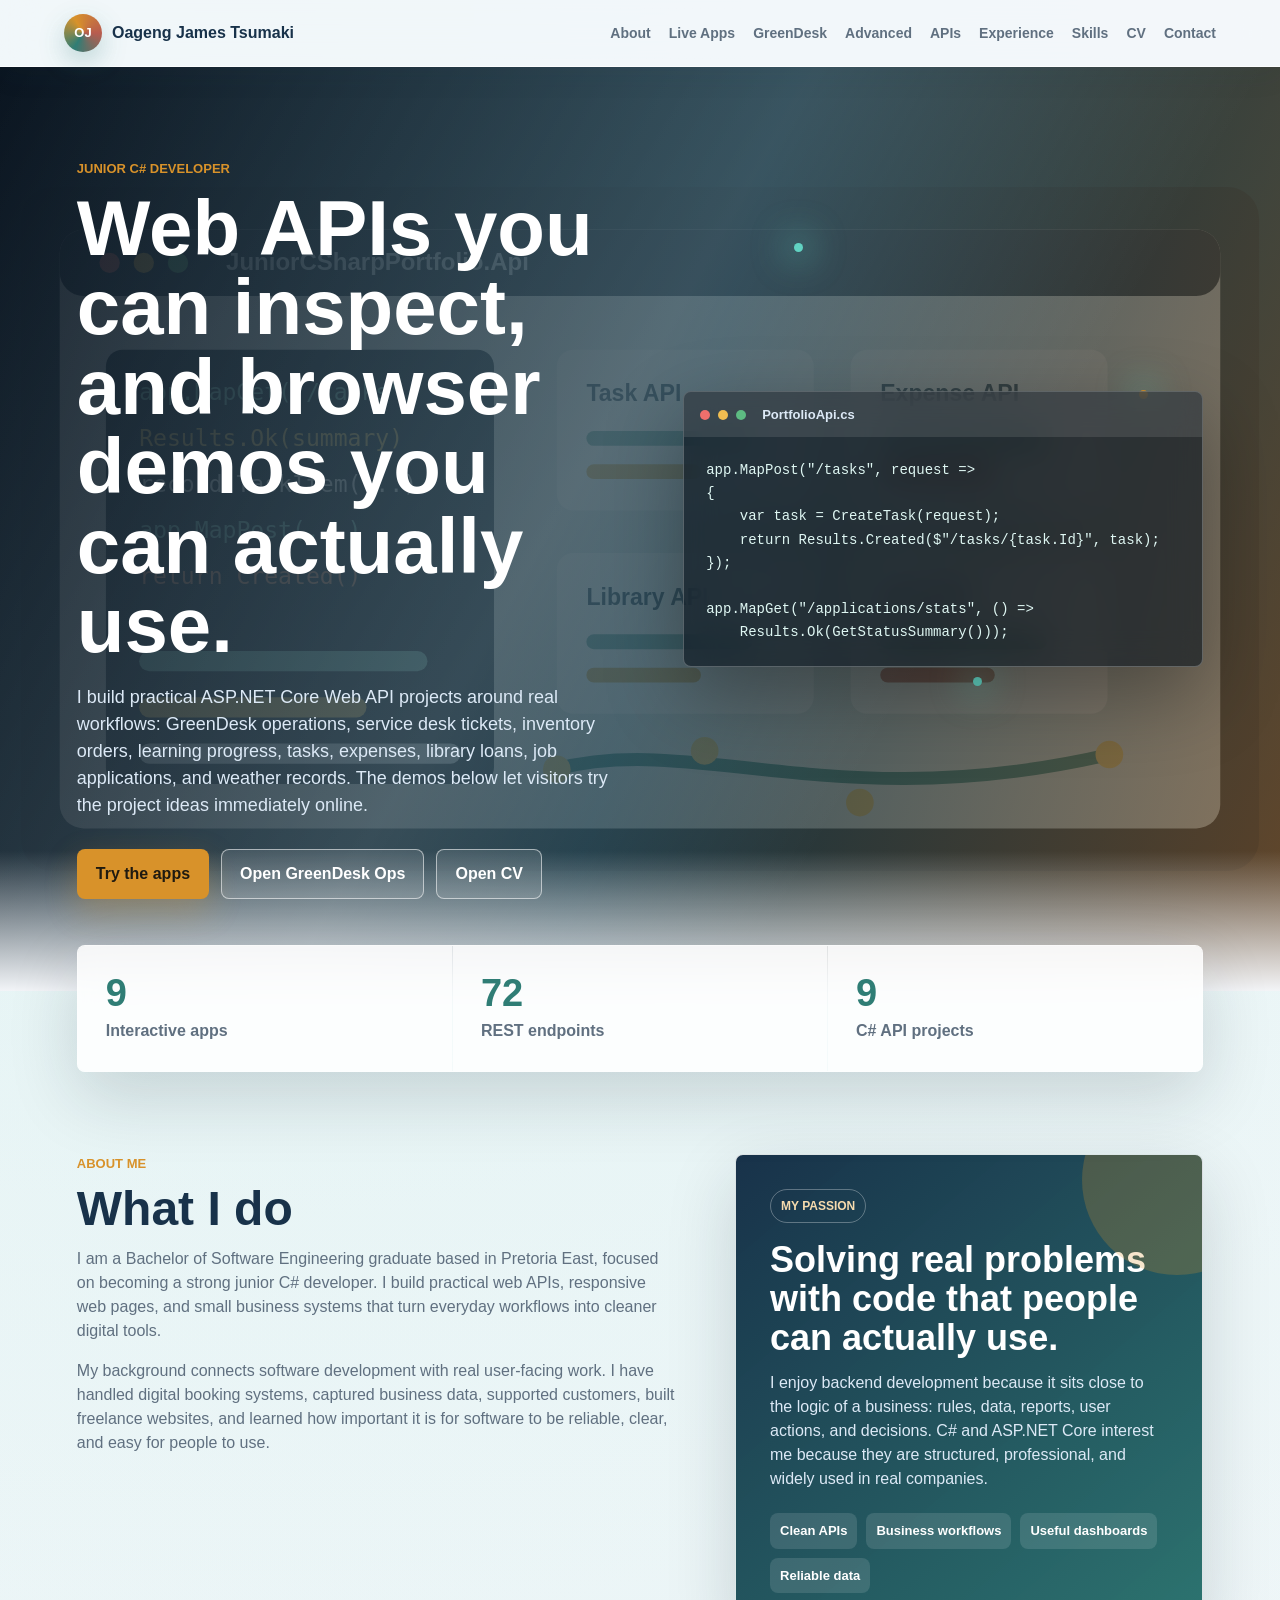
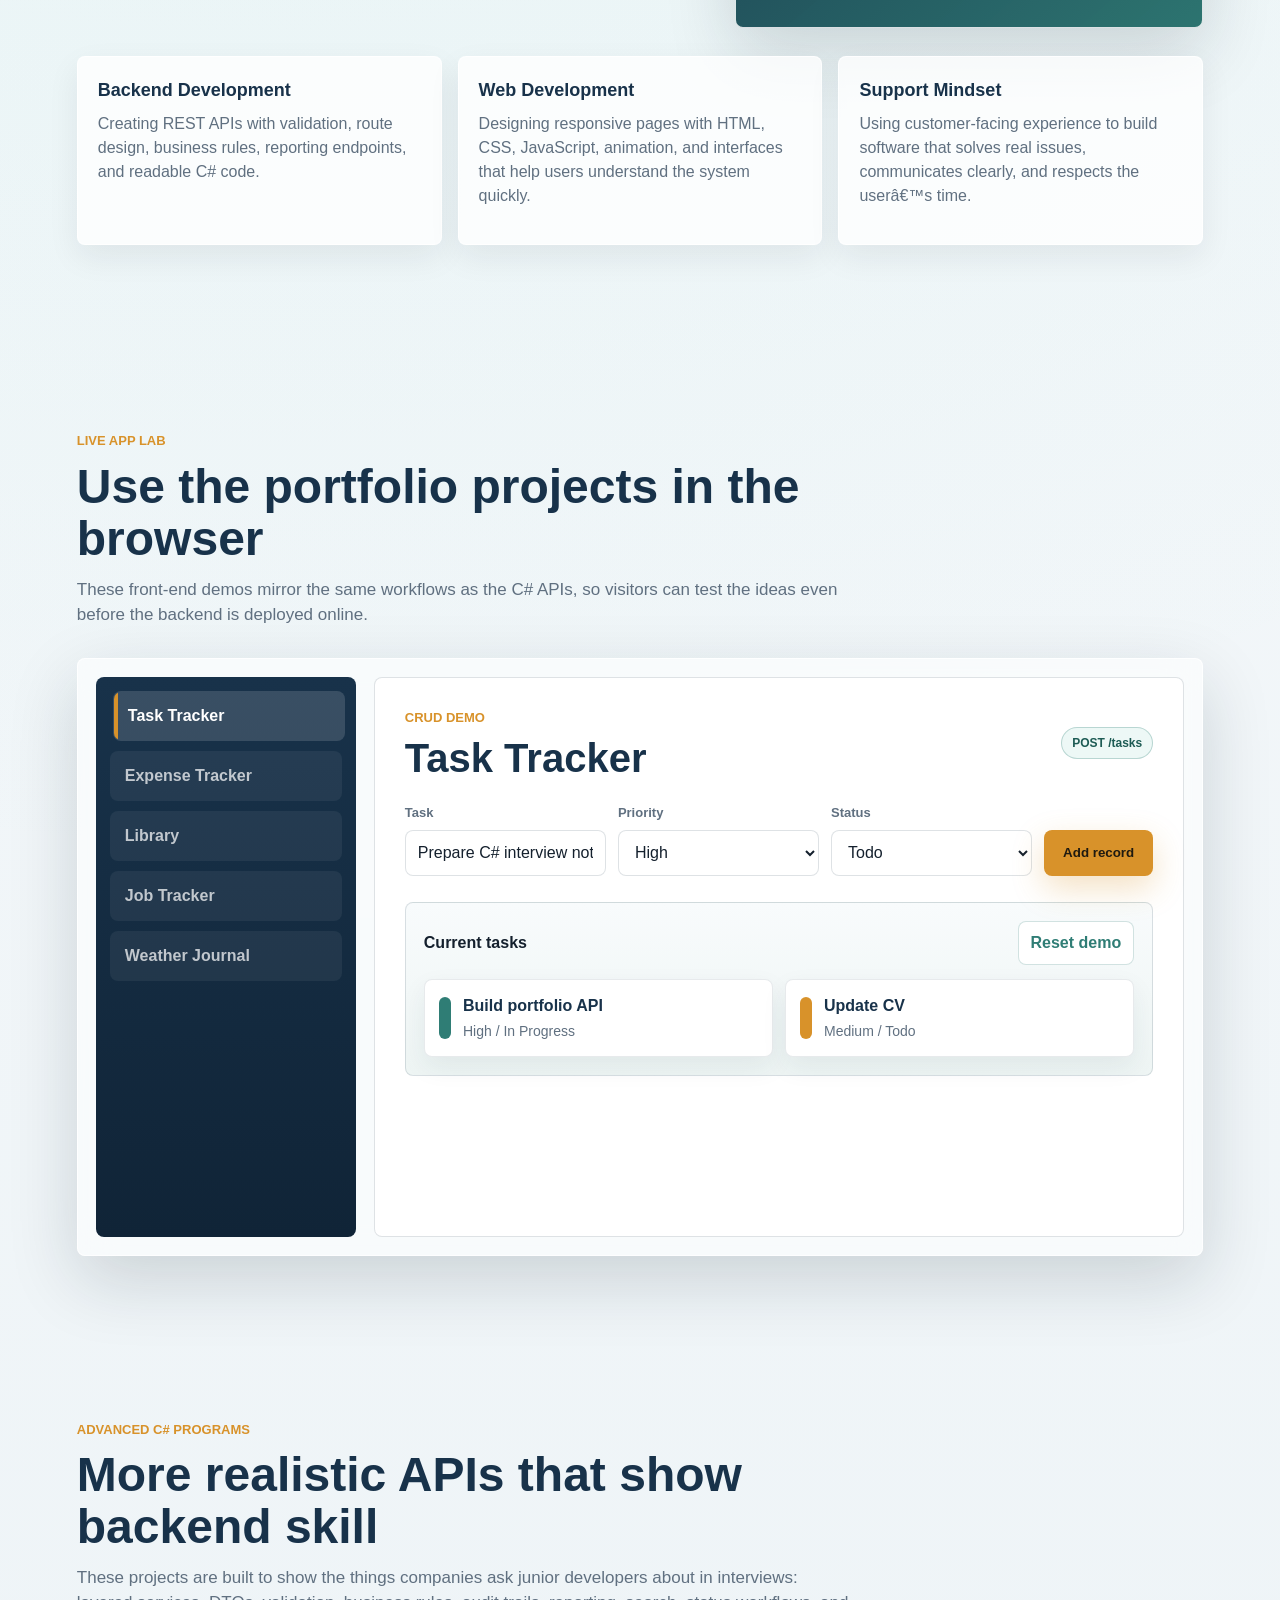
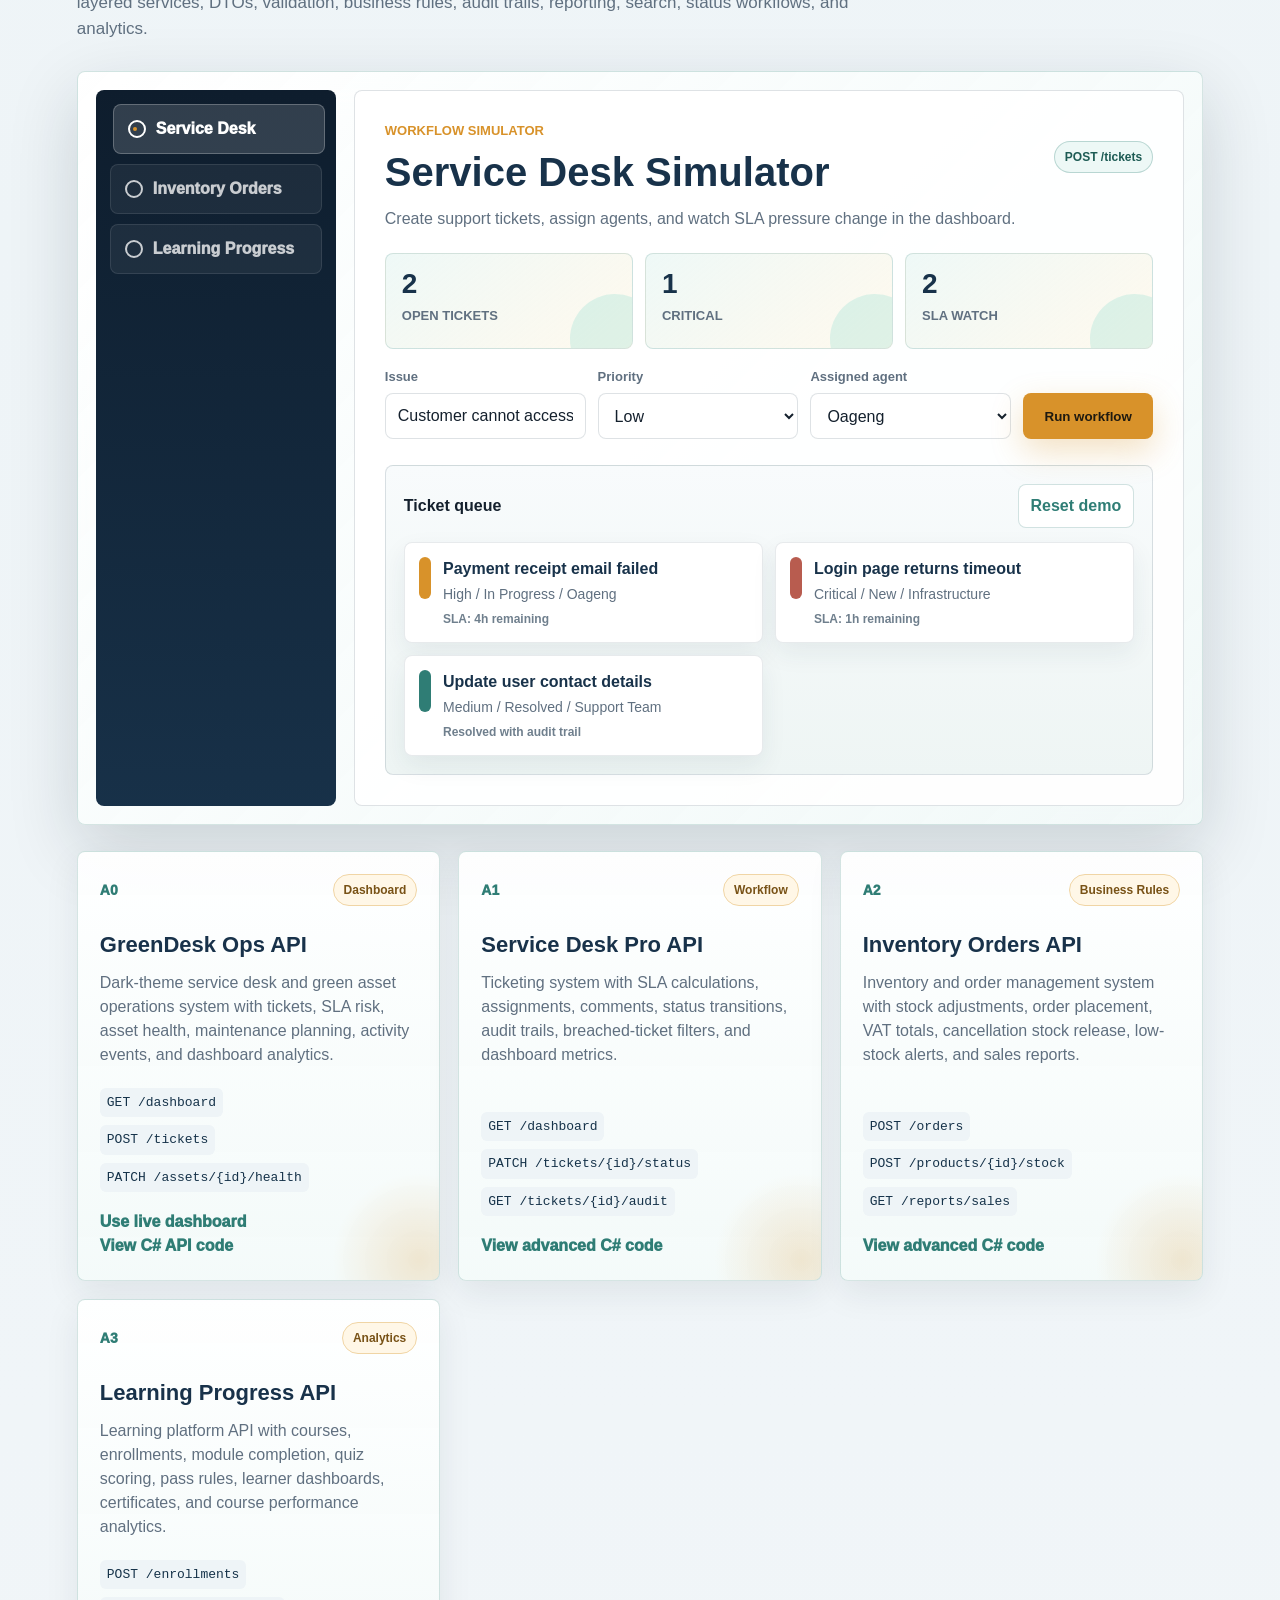
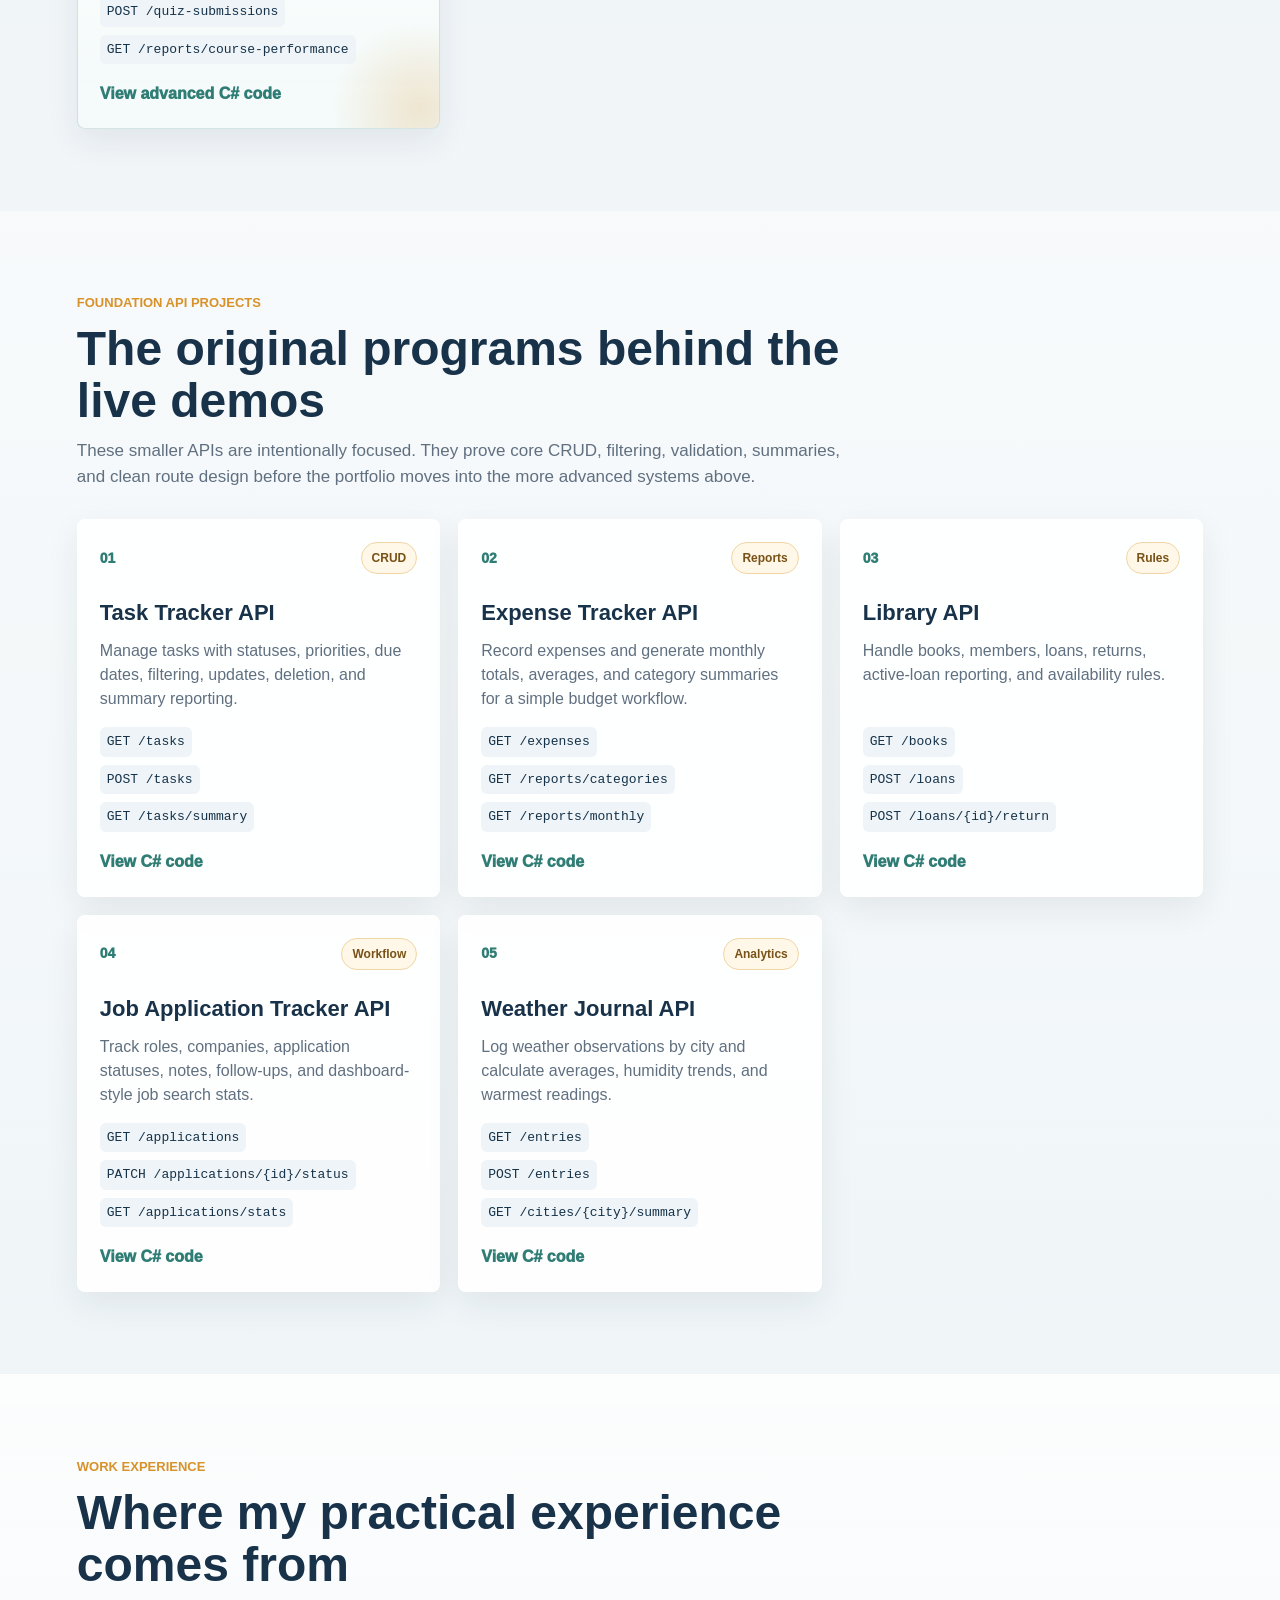
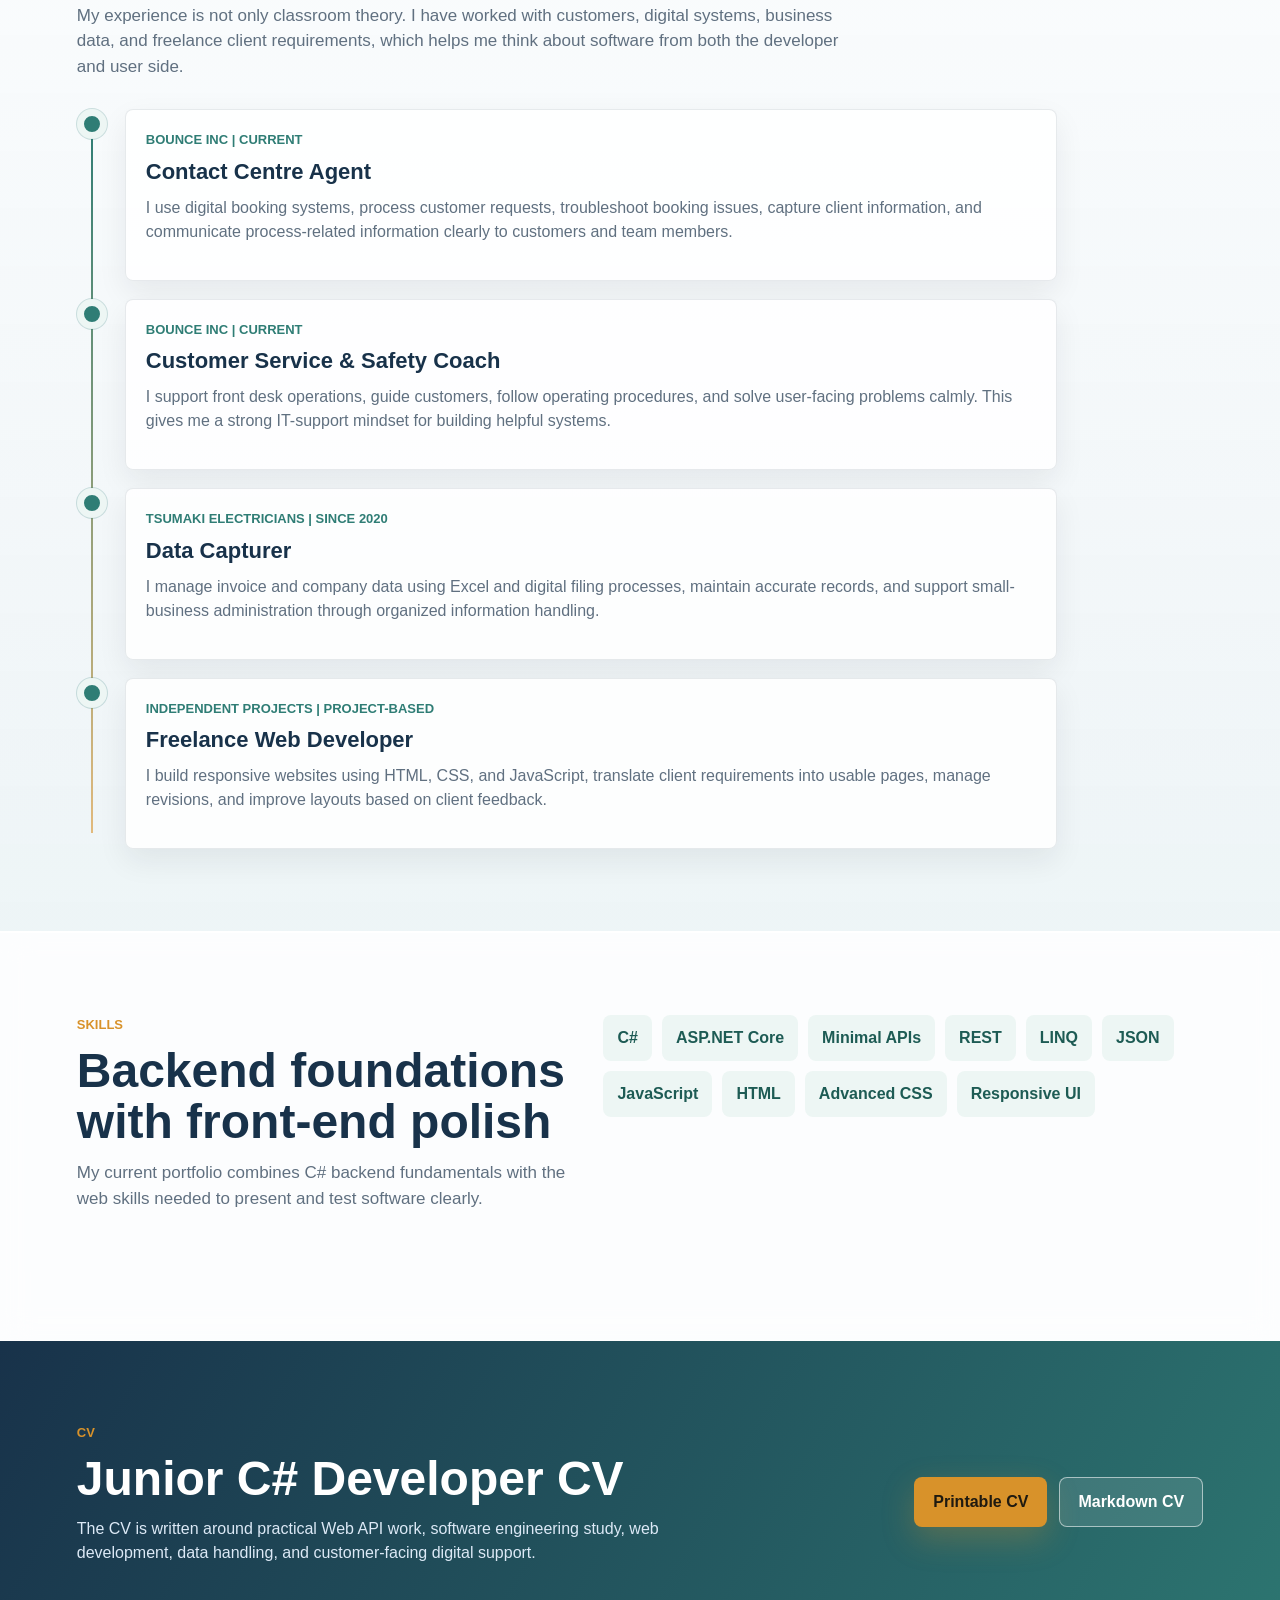
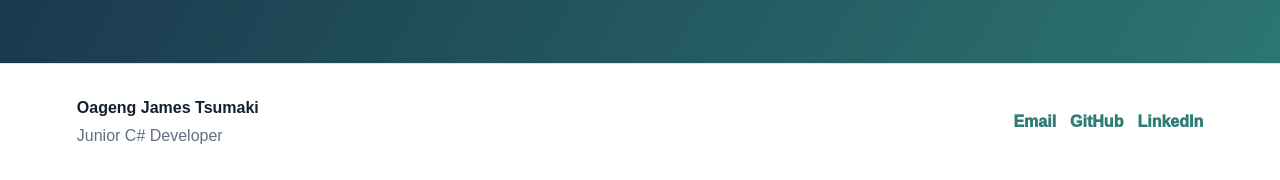
==== commit f6a15b46: "Add GreenDesk Ops API dashboard" ====
--- a/portfolio-site/index.html
+++ b/portfolio-site/index.html
@@ -17,6 +17,7 @@
     <nav aria-label="Main navigation">
       <a href="#about">About</a>
       <a href="#lab">Live Apps</a>
+      <a href="../greendesk-ops/">GreenDesk</a>
       <a href="#advanced">Advanced</a>
       <a href="#projects">APIs</a>
       <a href="#experience">Experience</a>
@@ -36,9 +37,10 @@
       <div class="hero-content reveal">
         <p class="eyebrow">Junior C# Developer</p>
         <h1>Web APIs you can inspect, and browser demos you can actually use.</h1>
-        <p class="intro">I build practical ASP.NET Core Web API projects around real workflows: service desk tickets, inventory orders, learning progress, tasks, expenses, library loans, job applications, and weather records. The demos below let visitors try the project ideas immediately online.</p>
+        <p class="intro">I build practical ASP.NET Core Web API projects around real workflows: GreenDesk operations, service desk tickets, inventory orders, learning progress, tasks, expenses, library loans, job applications, and weather records. The demos below let visitors try the project ideas immediately online.</p>
         <div class="hero-actions">
           <a class="button primary magnetic" href="#lab">Try the apps</a>
+          <a class="button secondary magnetic" href="../greendesk-ops/">Open GreenDesk Ops</a>
           <a class="button secondary magnetic" href="../docs/Junior_CSharp_Developer_CV.html">Open CV</a>
         </div>
       </div>
@@ -62,15 +64,15 @@
 
     <section class="metrics" aria-label="Portfolio highlights">
       <article class="reveal">
-        <strong data-count="8">0</strong>
+        <strong data-count="9">0</strong>
         <span>Interactive apps</span>
       </article>
       <article class="reveal">
-        <strong data-count="60">0</strong>
+        <strong data-count="72">0</strong>
         <span>REST endpoints</span>
       </article>
       <article class="reveal">
-        <strong data-count="8">0</strong>
+        <strong data-count="9">0</strong>
         <span>C# API projects</span>
       </article>
     </section>
@@ -191,6 +193,22 @@
       </div>
 
       <div class="project-grid advanced-grid">
+        <article class="project-card feature-card reveal">
+          <div class="project-top">
+            <span class="project-number">A0</span>
+            <span class="status">Dashboard</span>
+          </div>
+          <h3>GreenDesk Ops API</h3>
+          <p>Dark-theme service desk and green asset operations system with tickets, SLA risk, asset health, maintenance planning, activity events, and dashboard analytics.</p>
+          <ul>
+            <li><code>GET /dashboard</code></li>
+            <li><code>POST /tickets</code></li>
+            <li><code>PATCH /assets/{id}/health</code></li>
+          </ul>
+          <a href="../greendesk-ops/">Use live dashboard</a>
+          <a href="../src/GreenDeskOpsApi/Program.cs">View C# API code</a>
+        </article>
+
         <article class="project-card feature-card reveal">
           <div class="project-top">
             <span class="project-number">A1</span>
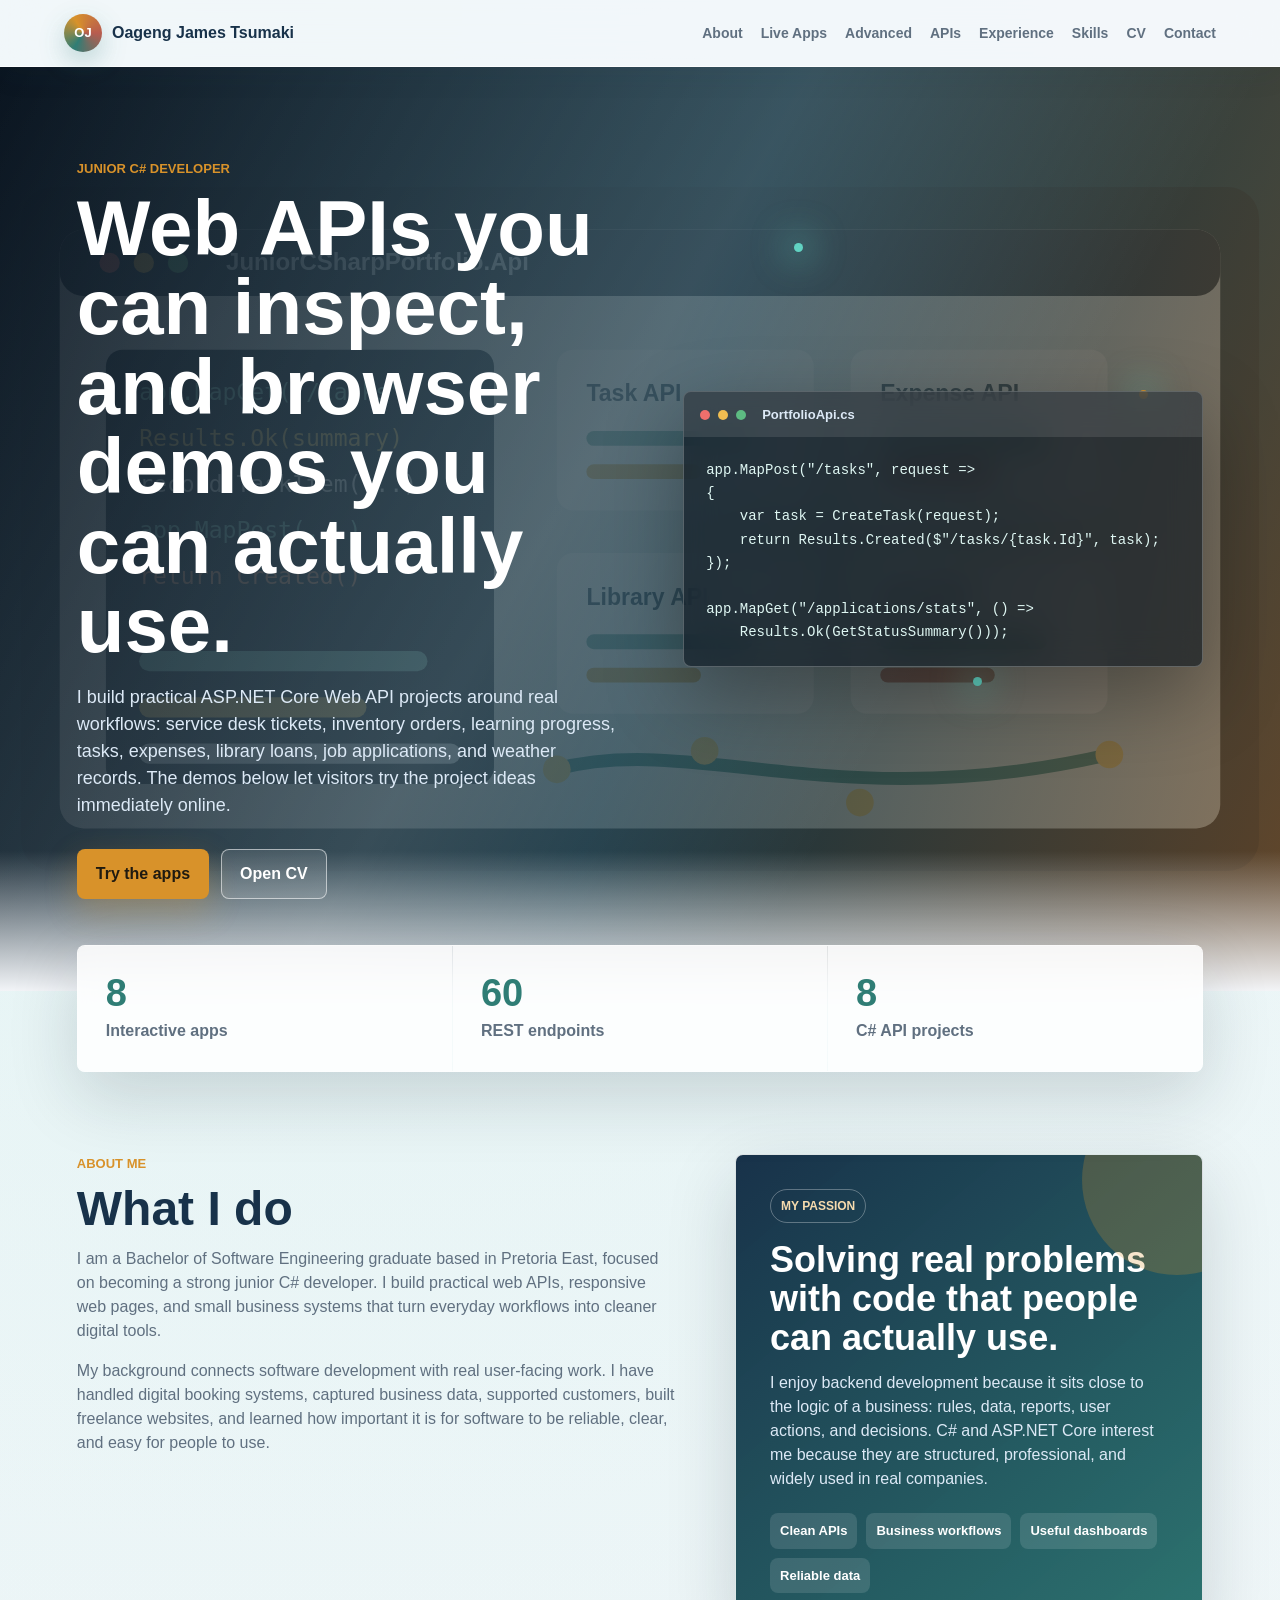
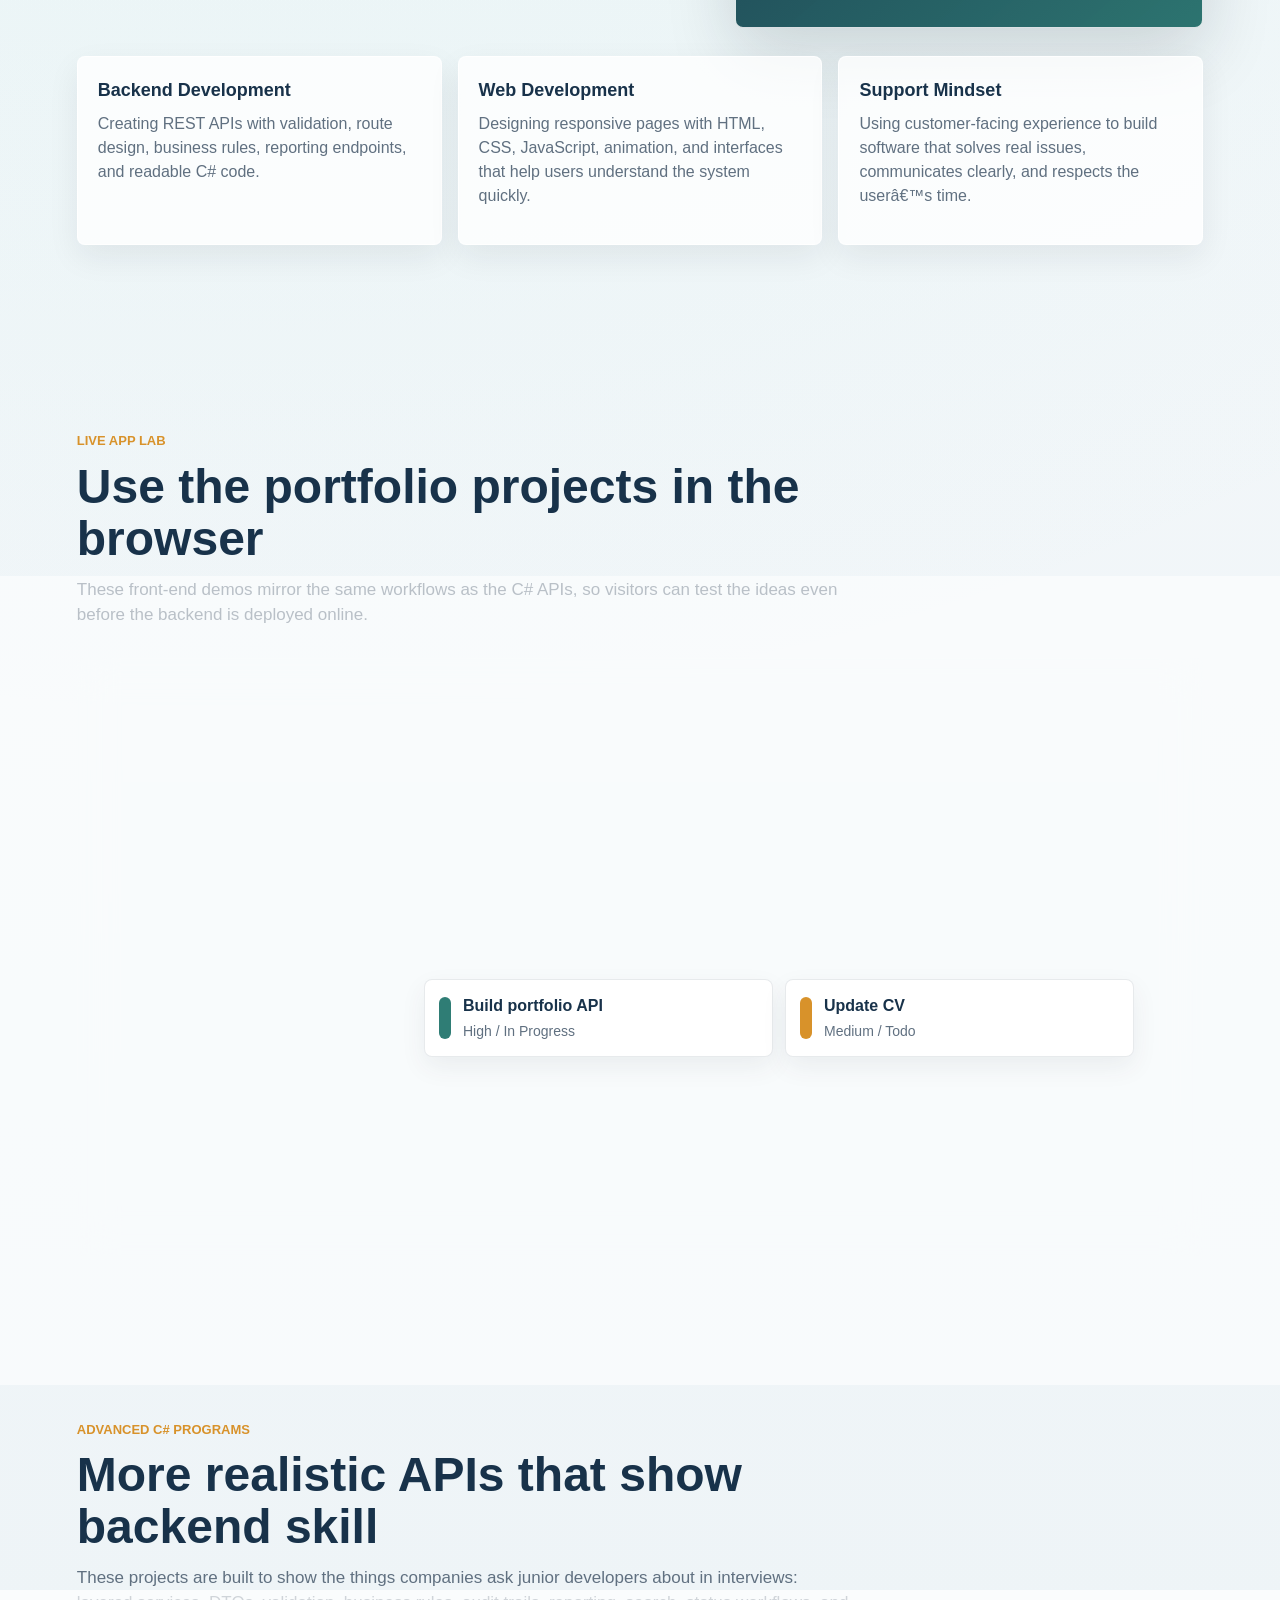
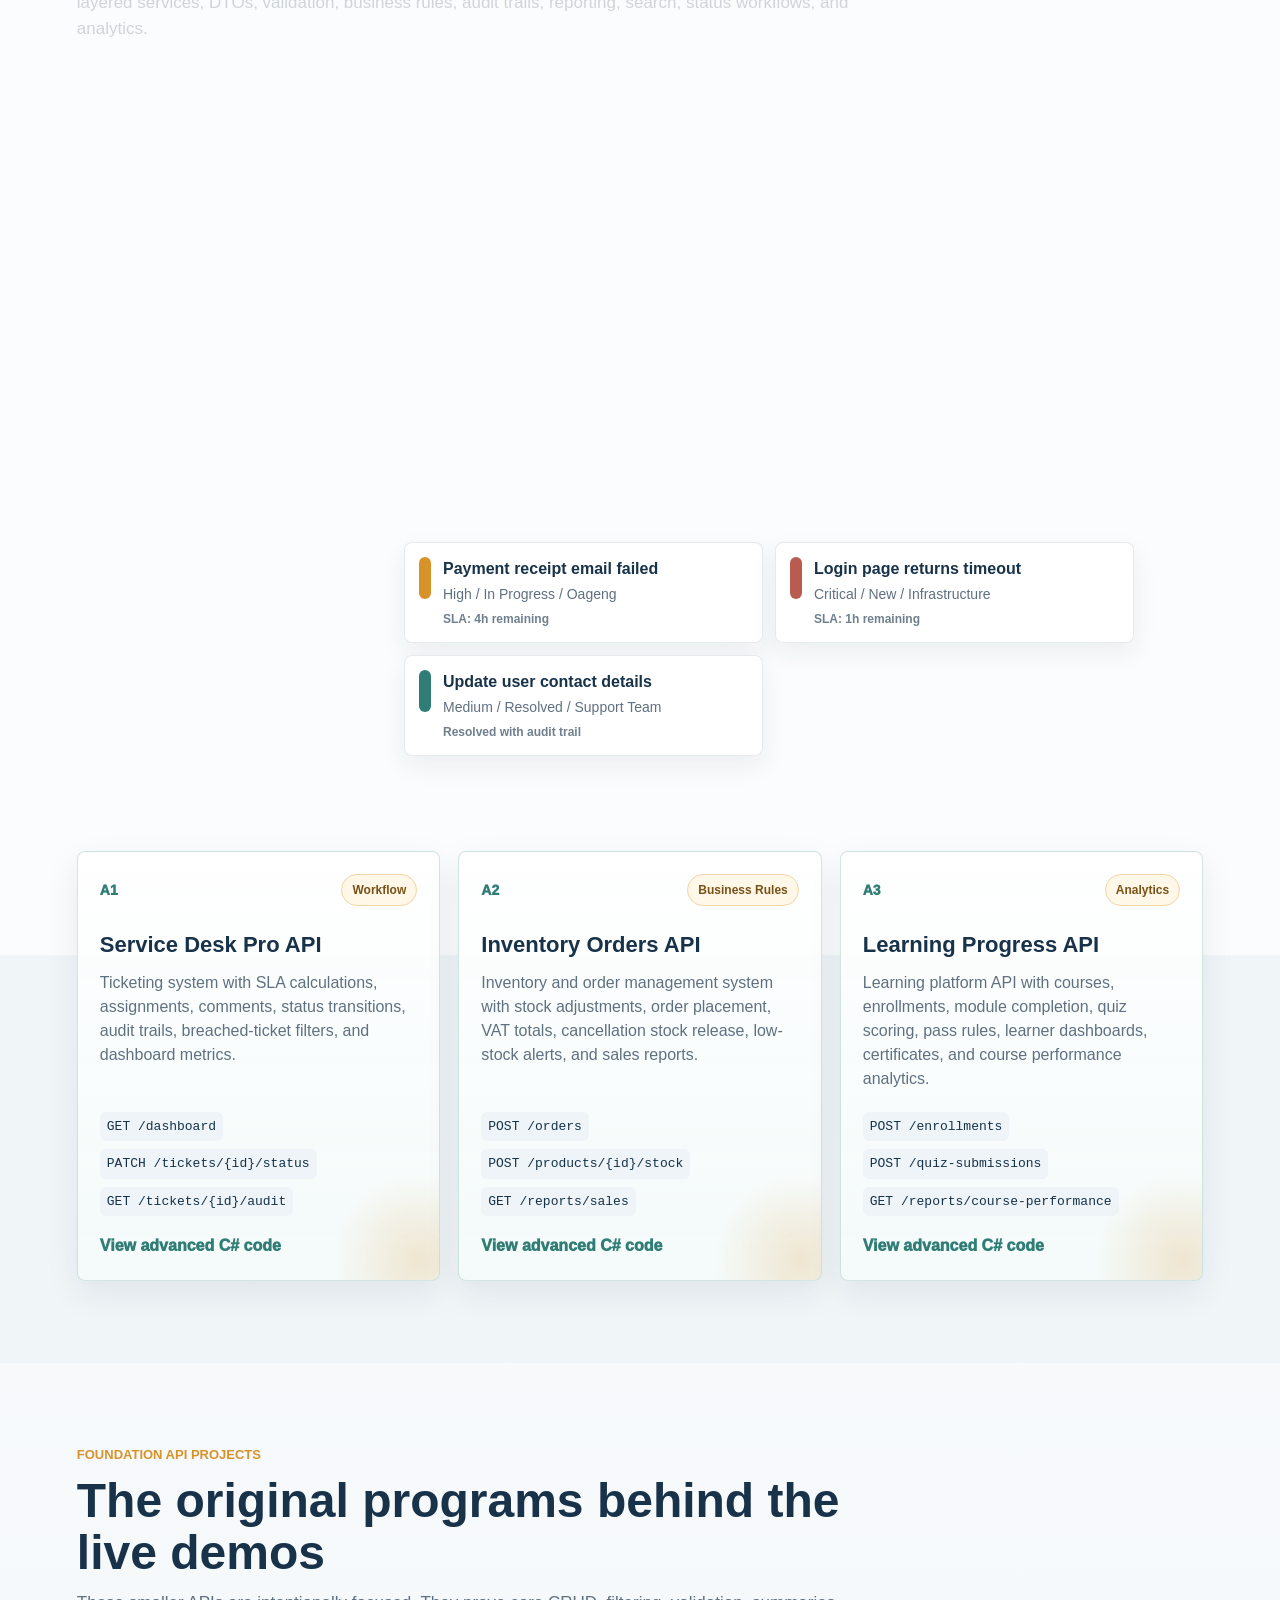
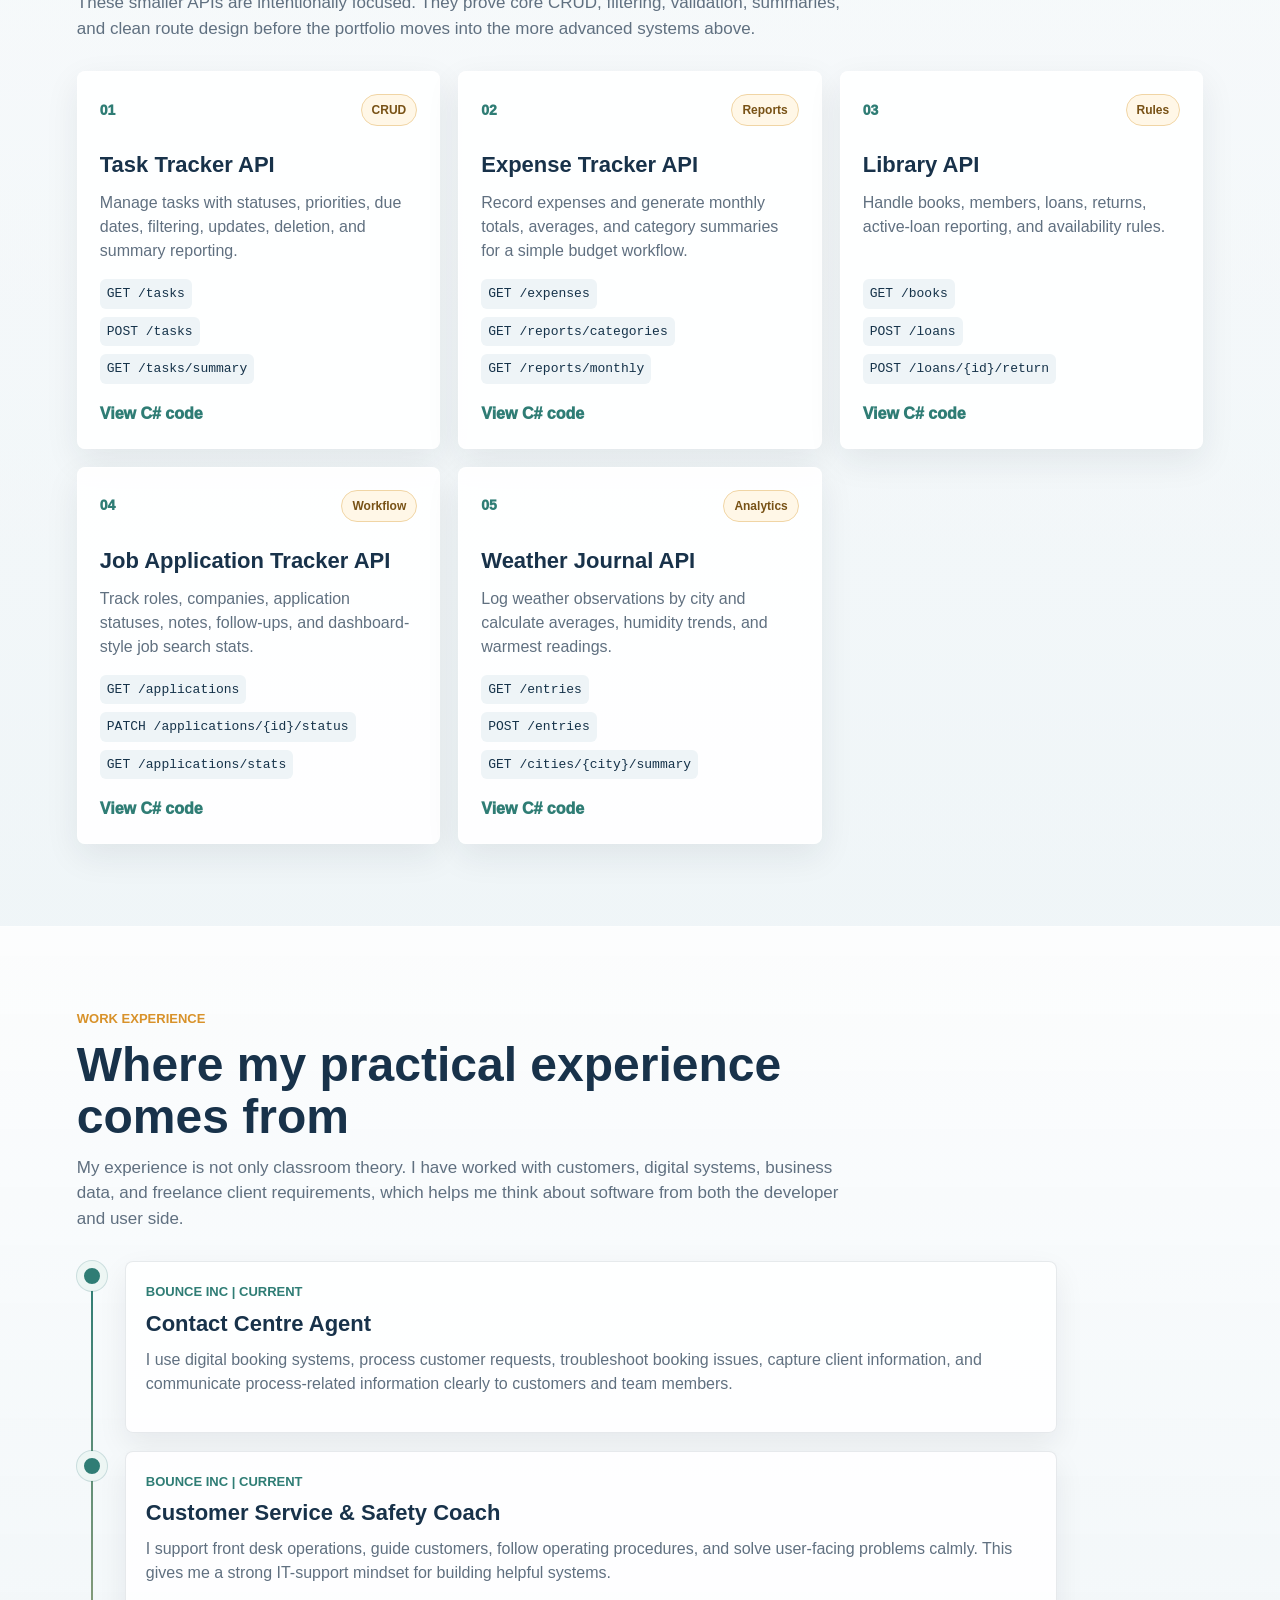
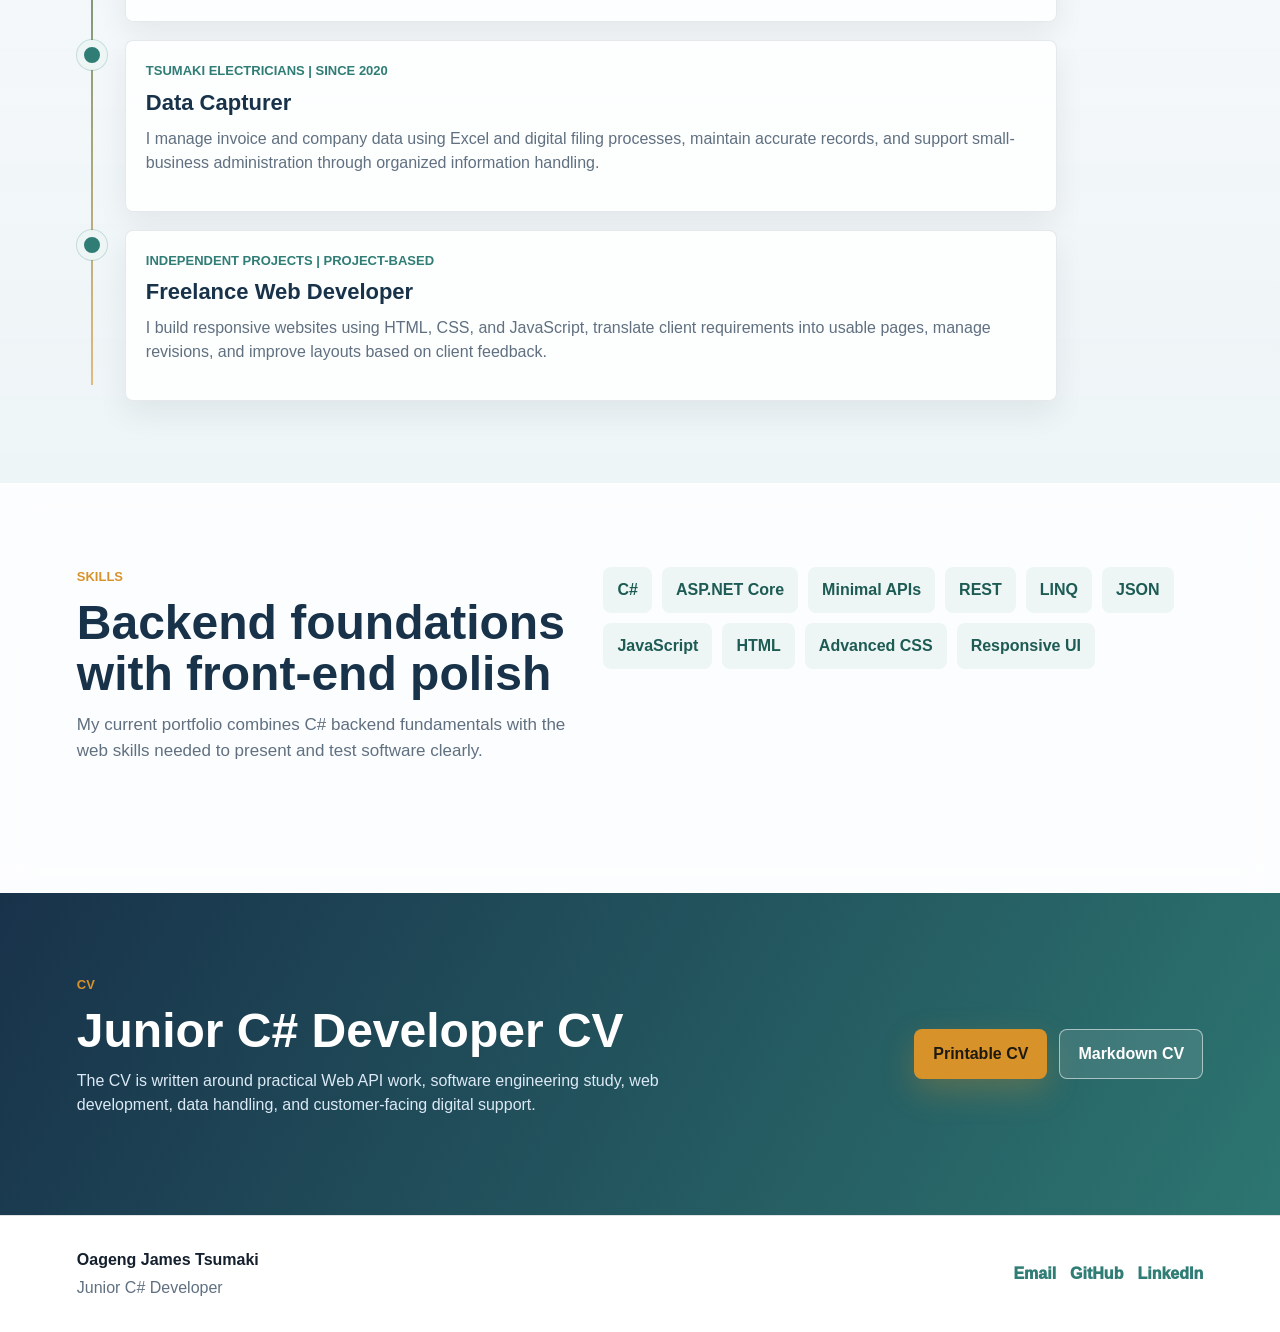
==== commit ae42c697: "Revert "Add GreenDesk Ops API dashboard" This reverts commit f6a15b461f8e07ee9cdcdad1d8180d7d1c8b8ff" ====
--- a/portfolio-site/index.html
+++ b/portfolio-site/index.html
@@ -17,7 +17,6 @@
     <nav aria-label="Main navigation">
       <a href="#about">About</a>
       <a href="#lab">Live Apps</a>
-      <a href="../greendesk-ops/">GreenDesk</a>
       <a href="#advanced">Advanced</a>
       <a href="#projects">APIs</a>
       <a href="#experience">Experience</a>
@@ -37,10 +36,9 @@
       <div class="hero-content reveal">
         <p class="eyebrow">Junior C# Developer</p>
         <h1>Web APIs you can inspect, and browser demos you can actually use.</h1>
-        <p class="intro">I build practical ASP.NET Core Web API projects around real workflows: GreenDesk operations, service desk tickets, inventory orders, learning progress, tasks, expenses, library loans, job applications, and weather records. The demos below let visitors try the project ideas immediately online.</p>
+        <p class="intro">I build practical ASP.NET Core Web API projects around real workflows: service desk tickets, inventory orders, learning progress, tasks, expenses, library loans, job applications, and weather records. The demos below let visitors try the project ideas immediately online.</p>
         <div class="hero-actions">
           <a class="button primary magnetic" href="#lab">Try the apps</a>
-          <a class="button secondary magnetic" href="../greendesk-ops/">Open GreenDesk Ops</a>
           <a class="button secondary magnetic" href="../docs/Junior_CSharp_Developer_CV.html">Open CV</a>
         </div>
       </div>
@@ -64,15 +62,15 @@
 
     <section class="metrics" aria-label="Portfolio highlights">
       <article class="reveal">
-        <strong data-count="9">0</strong>
+        <strong data-count="8">0</strong>
         <span>Interactive apps</span>
       </article>
       <article class="reveal">
-        <strong data-count="72">0</strong>
+        <strong data-count="60">0</strong>
         <span>REST endpoints</span>
       </article>
       <article class="reveal">
-        <strong data-count="9">0</strong>
+        <strong data-count="8">0</strong>
         <span>C# API projects</span>
       </article>
     </section>
@@ -193,22 +191,6 @@
       </div>
 
       <div class="project-grid advanced-grid">
-        <article class="project-card feature-card reveal">
-          <div class="project-top">
-            <span class="project-number">A0</span>
-            <span class="status">Dashboard</span>
-          </div>
-          <h3>GreenDesk Ops API</h3>
-          <p>Dark-theme service desk and green asset operations system with tickets, SLA risk, asset health, maintenance planning, activity events, and dashboard analytics.</p>
-          <ul>
-            <li><code>GET /dashboard</code></li>
-            <li><code>POST /tickets</code></li>
-            <li><code>PATCH /assets/{id}/health</code></li>
-          </ul>
-          <a href="../greendesk-ops/">Use live dashboard</a>
-          <a href="../src/GreenDeskOpsApi/Program.cs">View C# API code</a>
-        </article>
-
         <article class="project-card feature-card reveal">
           <div class="project-top">
             <span class="project-number">A1</span>
